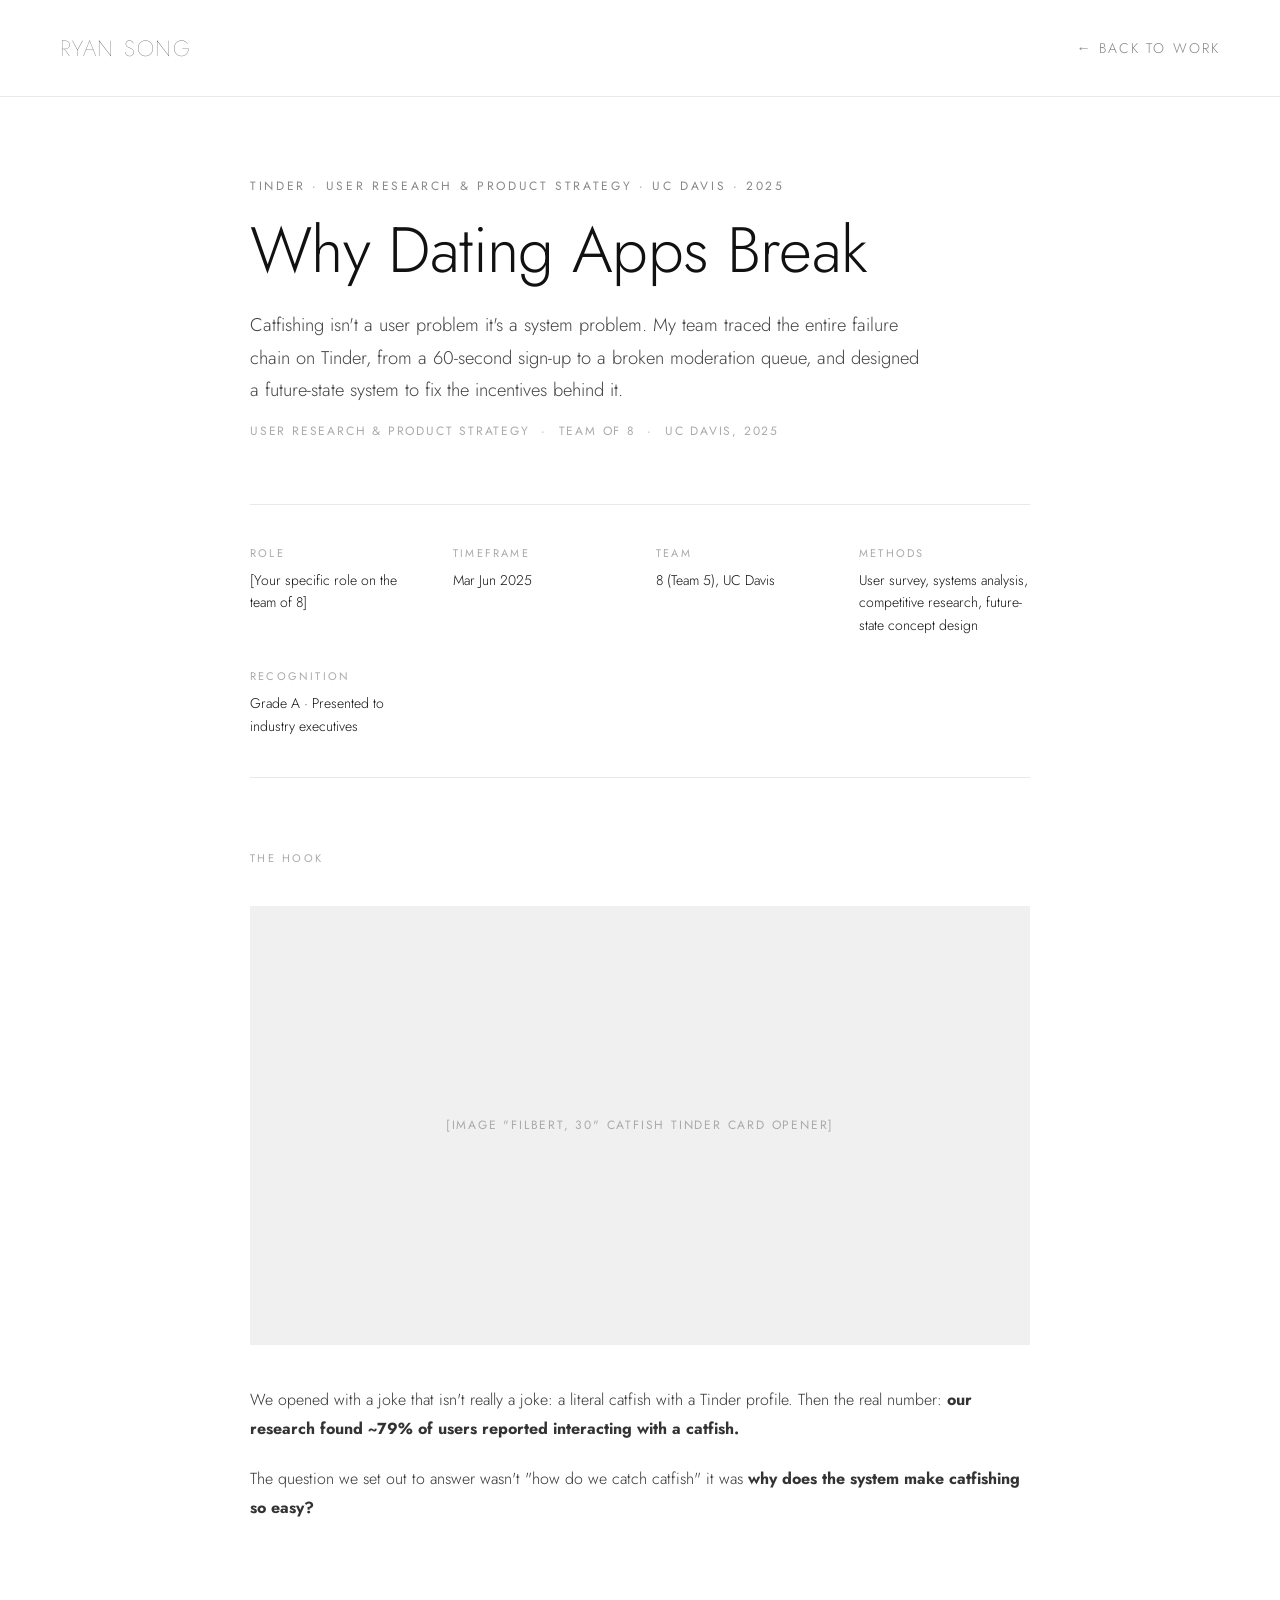
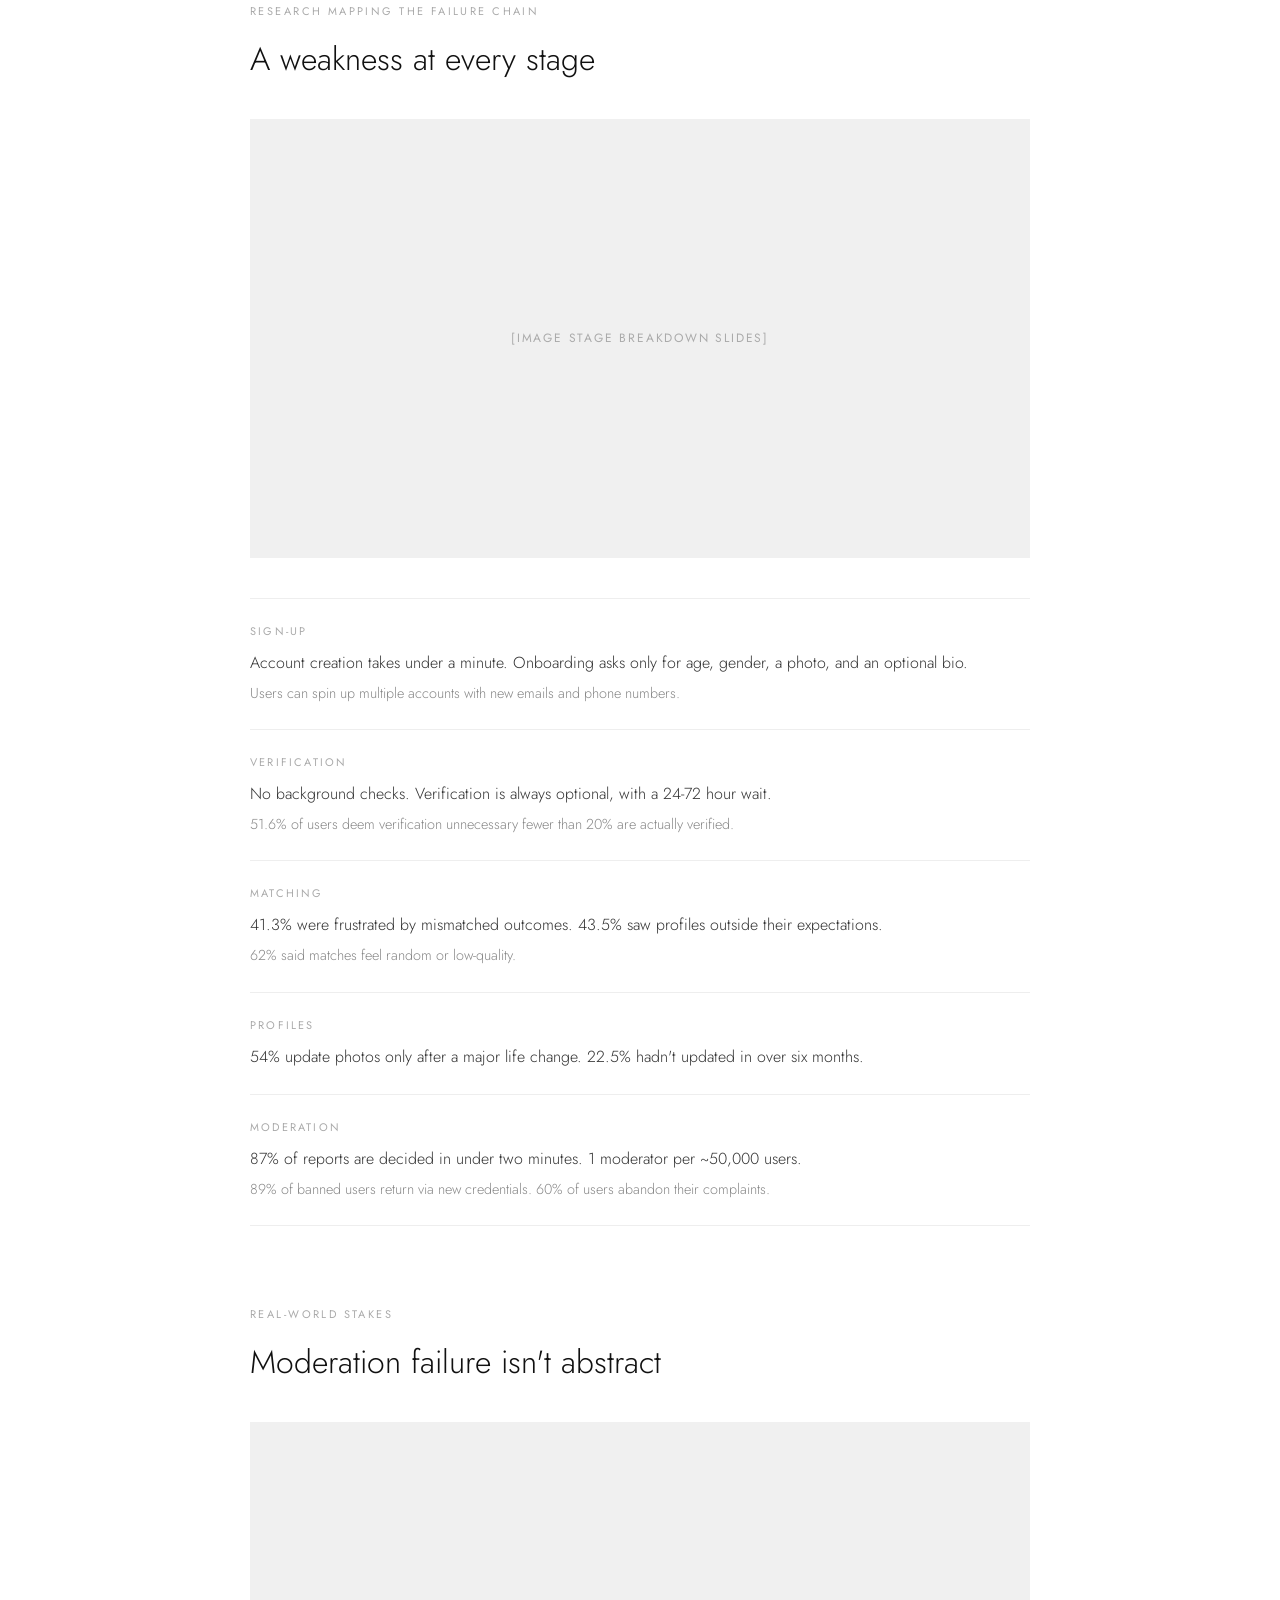
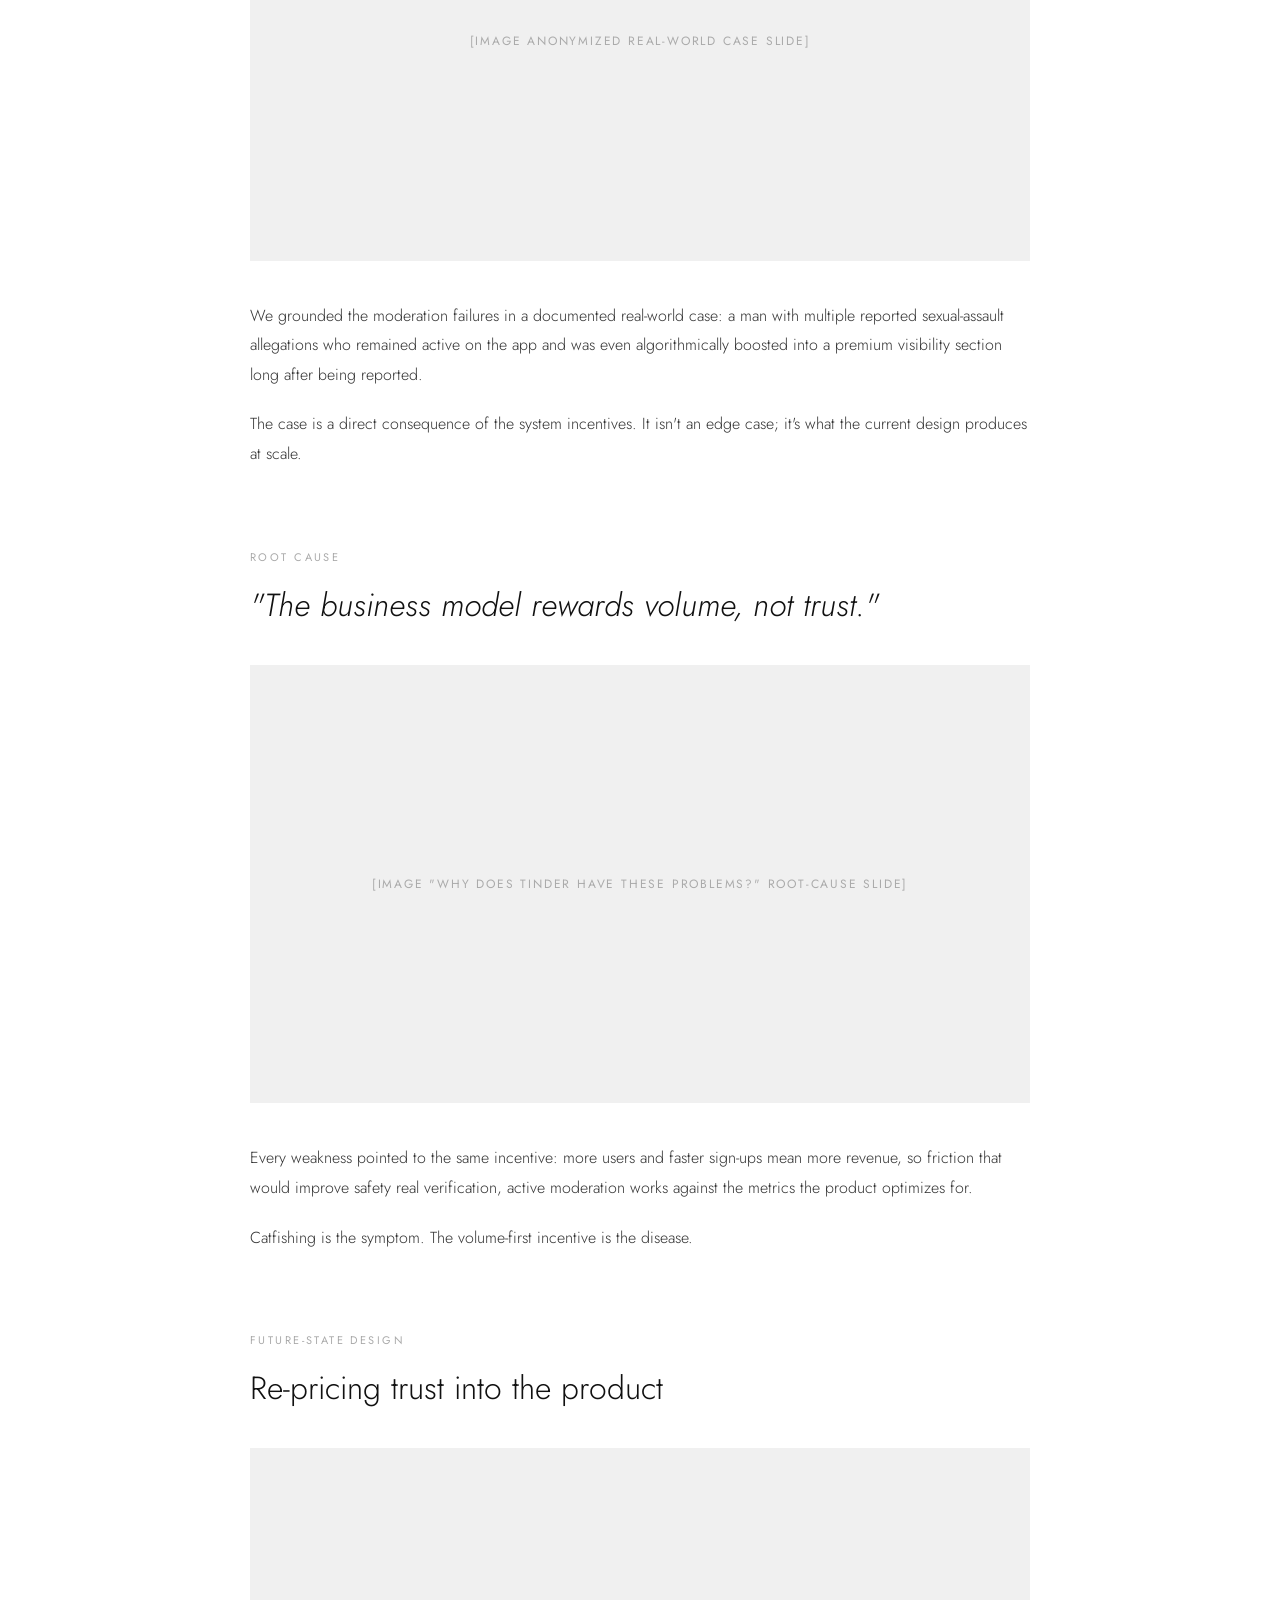
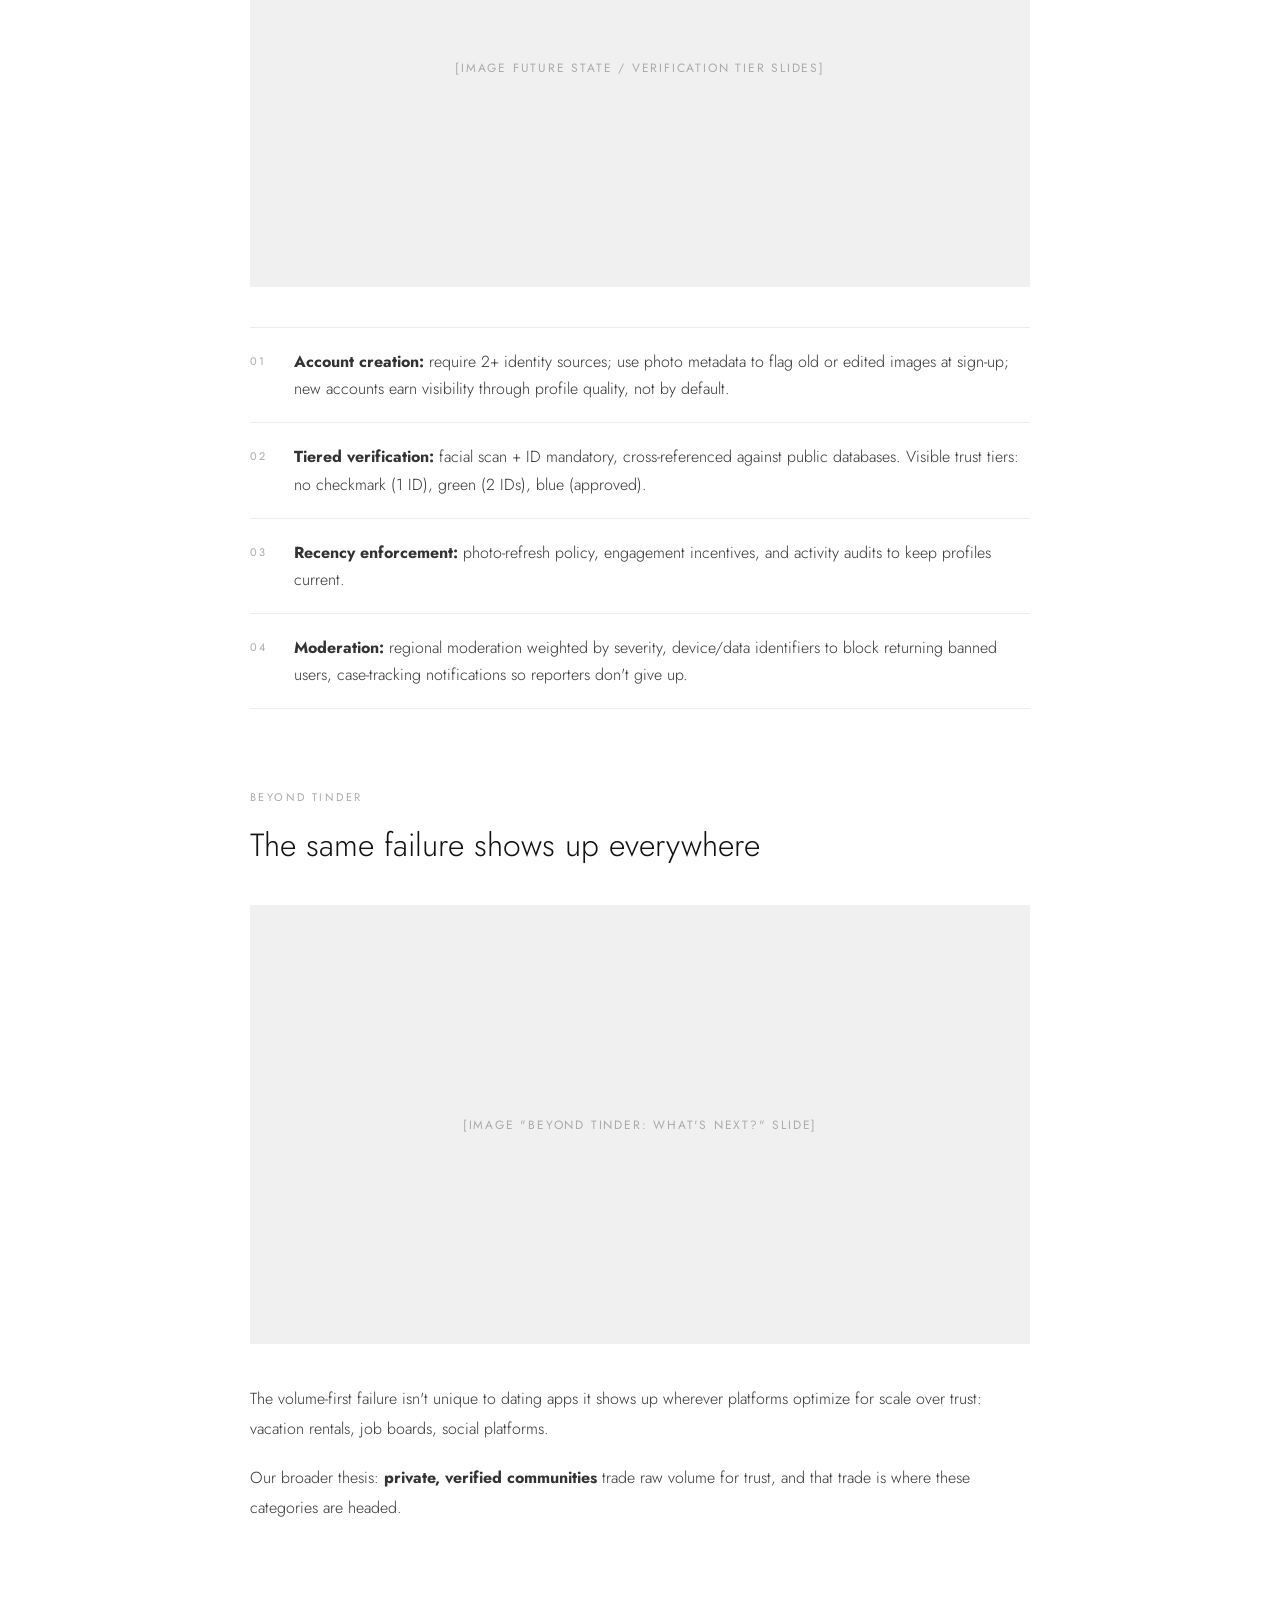
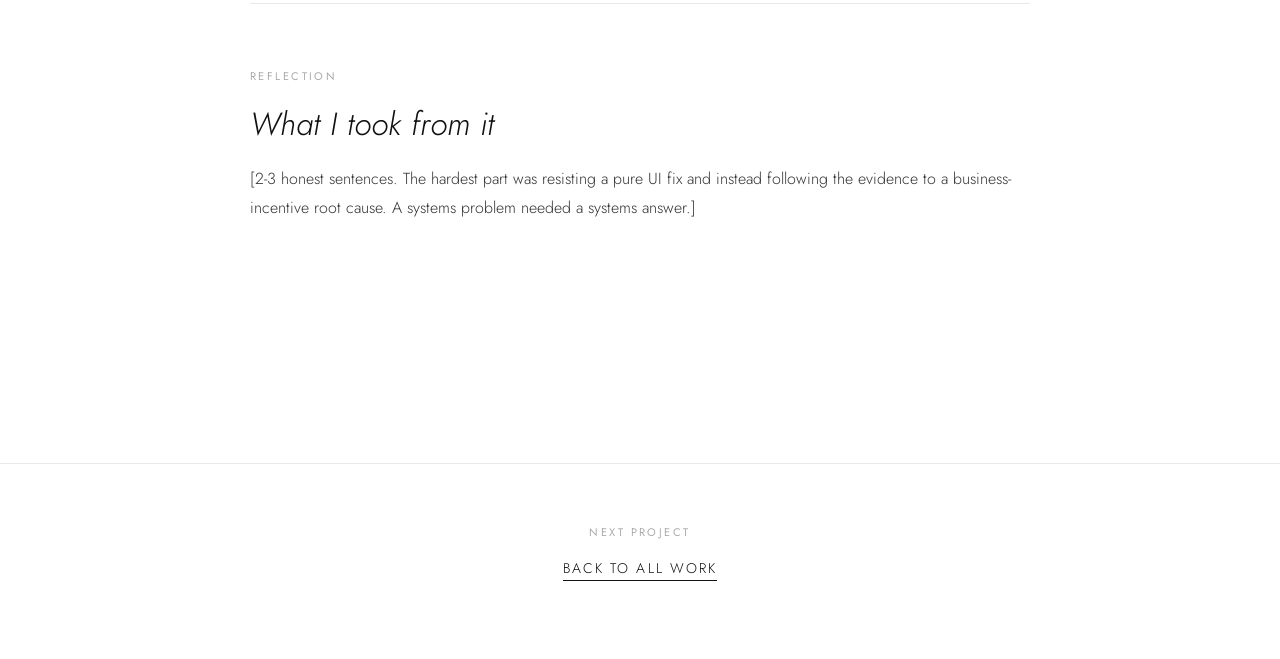
==== dating.html @ f026aa7f "Initial portfolio — Ryan Song Co-Authored-By: Claude Sonnet 4.6 <noreply@anthropic.com>" ====
<!DOCTYPE html>
<html lang="en">
<head>
<meta charset="UTF-8">
<meta name="viewport" content="width=device-width, initial-scale=1.0">
<title>Why Dating Apps Break Ryan Song</title>
<link rel="icon" href="assets/2021-favicon.png">
<link rel="preconnect" href="https://fonts.googleapis.com">
<link rel="stylesheet" href="https://fonts.googleapis.com/css2?family=Jost:wght@100;300;400;500;700&display=swap">
<style>
*, *::before, *::after { box-sizing: border-box; margin: 0; padding: 0; }

body {
  font-family: 'Jost', sans-serif;
  background: #fff;
  color: #111;
  font-weight: 300;
}

.cs-nav {
  display: flex;
  align-items: center;
  justify-content: space-between;
  padding: 32px 60px;
  border-bottom: 1px solid #e8e8e8;
}
.cs-nav-name {
  font-weight: 100;
  font-size: 22px;
  letter-spacing: 0.08em;
  text-transform: uppercase;
  text-decoration: none;
  color: #111;
}
.cs-nav-back {
  font-size: 14px;
  font-weight: 300;
  letter-spacing: 0.15em;
  text-transform: uppercase;
  text-decoration: none;
  color: #888;
  transition: color 0.2s;
}
.cs-nav-back:hover { color: #111; }

.cs-wrap {
  max-width: 860px;
  margin: 0 auto;
  padding: 80px 40px 160px;
}

.cs-eyebrow {
  font-size: 12px;
  font-weight: 400;
  letter-spacing: 0.22em;
  text-transform: uppercase;
  color: #888;
  margin-bottom: 20px;
}
.cs-title {
  font-size: clamp(2.4rem, 6vw, 4rem);
  font-weight: 300;
  line-height: 1.1;
  letter-spacing: -0.01em;
  margin-bottom: 24px;
}
.cs-subtitle {
  font-size: 1.15rem;
  font-weight: 300;
  line-height: 1.75;
  color: #444;
  max-width: 680px;
  margin-bottom: 16px;
}
.cs-meta-line {
  font-size: 12px;
  font-weight: 400;
  letter-spacing: 0.15em;
  text-transform: uppercase;
  color: #aaa;
  margin-bottom: 64px;
}

.cs-img {
  width: 100%;
  background: #f0f0f0;
  display: flex;
  align-items: center;
  justify-content: center;
  font-size: 12px;
  font-weight: 400;
  letter-spacing: 0.15em;
  text-transform: uppercase;
  color: #aaa;
  margin: 40px 0;
}
.cs-img-tall  { aspect-ratio: 4/3; }
.cs-img-wide  { aspect-ratio: 16/9; }

.cs-rail {
  display: grid;
  grid-template-columns: repeat(auto-fit, minmax(160px, 1fr));
  gap: 32px;
  padding: 40px 0;
  border-top: 1px solid #e8e8e8;
  border-bottom: 1px solid #e8e8e8;
  margin-bottom: 72px;
}
.cs-rail-label {
  font-size: 11px;
  font-weight: 400;
  letter-spacing: 0.2em;
  text-transform: uppercase;
  color: #aaa;
  margin-bottom: 8px;
}
.cs-rail-value {
  font-size: 14px;
  font-weight: 300;
  line-height: 1.6;
  color: #111;
}

.cs-section { margin-bottom: 80px; }
.cs-section-label {
  font-size: 11px;
  font-weight: 400;
  letter-spacing: 0.22em;
  text-transform: uppercase;
  color: #aaa;
  margin-bottom: 20px;
}
.cs-h2 {
  font-size: clamp(1.4rem, 3vw, 2rem);
  font-weight: 300;
  line-height: 1.25;
  margin-bottom: 20px;
}
.cs-h2-italic {
  font-style: italic;
  font-size: clamp(1.4rem, 3vw, 2rem);
  font-weight: 300;
  line-height: 1.25;
  margin-bottom: 20px;
}
.cs-p {
  font-size: 1rem;
  font-weight: 300;
  line-height: 1.85;
  color: #333;
  margin-bottom: 20px;
}
.cs-p:last-child { margin-bottom: 0; }

.cs-quote {
  border-left: 2px solid #111;
  padding: 4px 0 4px 24px;
  margin: 28px 0;
}
.cs-quote p {
  font-size: 1rem;
  font-weight: 300;
  font-style: italic;
  line-height: 1.7;
  color: #555;
  margin-bottom: 8px;
}
.cs-quote p:last-child { margin-bottom: 0; }

/* Stat grid */
.cs-stat-grid {
  display: grid;
  grid-template-columns: repeat(auto-fit, minmax(180px, 1fr));
  gap: 32px;
  margin: 32px 0;
}
.cs-stat {
  padding: 24px;
  border: 1px solid #e8e8e8;
}
.cs-stat-num {
  font-size: 2.2rem;
  font-weight: 100;
  line-height: 1;
  margin-bottom: 8px;
}
.cs-stat-label {
  font-size: 12px;
  font-weight: 300;
  line-height: 1.5;
  color: #666;
}

/* Stage breakdown */
.cs-stages { margin: 32px 0; }
.cs-stage {
  padding: 24px 0;
  border-bottom: 1px solid #eee;
}
.cs-stage:first-child { border-top: 1px solid #eee; }
.cs-stage-name {
  font-size: 11px;
  font-weight: 400;
  letter-spacing: 0.2em;
  text-transform: uppercase;
  color: #aaa;
  margin-bottom: 10px;
}
.cs-stage-finding {
  font-size: 1rem;
  font-weight: 300;
  line-height: 1.7;
  color: #333;
}
.cs-stage-stat {
  font-size: 0.9rem;
  font-weight: 300;
  color: #888;
  margin-top: 6px;
  line-height: 1.6;
}

/* Recommendation list */
.cs-recs { list-style: none; margin: 24px 0; }
.cs-recs li {
  display: flex;
  gap: 20px;
  padding: 20px 0;
  border-bottom: 1px solid #eee;
  font-size: 1rem;
  font-weight: 300;
  line-height: 1.7;
  color: #333;
}
.cs-recs li:first-child { border-top: 1px solid #eee; }
.cs-rec-num {
  font-size: 11px;
  font-weight: 400;
  letter-spacing: 0.15em;
  color: #aaa;
  padding-top: 4px;
  flex-shrink: 0;
  width: 24px;
}

.cs-divider { border: none; border-top: 1px solid #e8e8e8; margin: 64px 0; }

.cs-footer {
  text-align: center;
  padding: 60px 0 80px;
  border-top: 1px solid #e8e8e8;
}
.cs-footer-label {
  font-size: 11px;
  font-weight: 400;
  letter-spacing: 0.22em;
  text-transform: uppercase;
  color: #aaa;
  margin-bottom: 16px;
}
.cs-footer a {
  font-size: 14px;
  font-weight: 300;
  letter-spacing: 0.15em;
  text-transform: uppercase;
  color: #111;
  text-decoration: none;
  border-bottom: 1px solid #111;
  padding-bottom: 2px;
  transition: opacity 0.2s;
}
.cs-footer a:hover { opacity: 0.5; }
</style>
</head>
<body>

<nav class="cs-nav">
  <a href="index.html" class="cs-nav-name">Ryan Song</a>
  <a href="index.html" class="cs-nav-back">&#8592; Back to work</a>
</nav>

<main class="cs-wrap">

  <!-- Hero -->
  <p class="cs-eyebrow">Tinder &middot; User Research &amp; Product Strategy &middot; UC Davis &middot; 2025</p>
  <h1 class="cs-title">Why Dating Apps Break</h1>
  <p class="cs-subtitle">Catfishing isn't a user problem it's a system problem. My team traced the entire failure chain on Tinder, from a 60-second sign-up to a broken moderation queue, and designed a future-state system to fix the incentives behind it.</p>
  <p class="cs-meta-line">User Research &amp; Product Strategy &nbsp;&middot;&nbsp; Team of 8 &nbsp;&middot;&nbsp; UC Davis, 2025</p>

  <!-- Meta rail -->
  <div class="cs-rail">
    <div class="cs-rail-item">
      <p class="cs-rail-label">Role</p>
      <p class="cs-rail-value">[Your specific role on the team of 8]</p>
    </div>
    <div class="cs-rail-item">
      <p class="cs-rail-label">Timeframe</p>
      <p class="cs-rail-value">Mar Jun 2025</p>
    </div>
    <div class="cs-rail-item">
      <p class="cs-rail-label">Team</p>
      <p class="cs-rail-value">8 (Team 5), UC Davis</p>
    </div>
    <div class="cs-rail-item">
      <p class="cs-rail-label">Methods</p>
      <p class="cs-rail-value">User survey, systems analysis, competitive research, future-state concept design</p>
    </div>
    <div class="cs-rail-item">
      <p class="cs-rail-label">Recognition</p>
      <p class="cs-rail-value">Grade A &middot; Presented to industry executives</p>
    </div>
  </div>

  <!-- Hook -->
  <div class="cs-section">
    <p class="cs-section-label">The Hook</p>
    <div class="cs-img cs-img-wide">[IMAGE "Filbert, 30" catfish Tinder card opener]</div>
    <p class="cs-p">We opened with a joke that isn't really a joke: a literal catfish with a Tinder profile. Then the real number: <strong>our research found ~79% of users reported interacting with a catfish.</strong></p>
    <p class="cs-p">The question we set out to answer wasn't "how do we catch catfish" it was <strong>why does the system make catfishing so easy?</strong></p>
  </div>

  <!-- Research -->
  <div class="cs-section">
    <p class="cs-section-label">Research Mapping the Failure Chain</p>
    <h2 class="cs-h2">A weakness at every stage</h2>
    <div class="cs-img cs-img-wide">[IMAGE Stage breakdown slides]</div>

    <div class="cs-stages">
      <div class="cs-stage">
        <p class="cs-stage-name">Sign-Up</p>
        <p class="cs-stage-finding">Account creation takes under a minute. Onboarding asks only for age, gender, a photo, and an optional bio.</p>
        <p class="cs-stage-stat">Users can spin up multiple accounts with new emails and phone numbers.</p>
      </div>
      <div class="cs-stage">
        <p class="cs-stage-name">Verification</p>
        <p class="cs-stage-finding">No background checks. Verification is always optional, with a 24-72 hour wait.</p>
        <p class="cs-stage-stat">51.6% of users deem verification unnecessary fewer than 20% are actually verified.</p>
      </div>
      <div class="cs-stage">
        <p class="cs-stage-name">Matching</p>
        <p class="cs-stage-finding">41.3% were frustrated by mismatched outcomes. 43.5% saw profiles outside their expectations.</p>
        <p class="cs-stage-stat">62% said matches feel random or low-quality.</p>
      </div>
      <div class="cs-stage">
        <p class="cs-stage-name">Profiles</p>
        <p class="cs-stage-finding">54% update photos only after a major life change. 22.5% hadn't updated in over six months.</p>
      </div>
      <div class="cs-stage">
        <p class="cs-stage-name">Moderation</p>
        <p class="cs-stage-finding">87% of reports are decided in under two minutes. 1 moderator per ~50,000 users.</p>
        <p class="cs-stage-stat">89% of banned users return via new credentials. 60% of users abandon their complaints.</p>
      </div>
    </div>
  </div>

  <!-- Real-world stakes -->
  <div class="cs-section">
    <p class="cs-section-label">Real-World Stakes</p>
    <h2 class="cs-h2">Moderation failure isn't abstract</h2>
    <div class="cs-img cs-img-wide">[IMAGE Anonymized real-world case slide]</div>
    <p class="cs-p">We grounded the moderation failures in a documented real-world case: a man with multiple reported sexual-assault allegations who remained active on the app and was even algorithmically boosted into a premium visibility section long after being reported.</p>
    <p class="cs-p">The case is a direct consequence of the system incentives. It isn't an edge case; it's what the current design produces at scale.</p>
  </div>

  <!-- Root cause -->
  <div class="cs-section">
    <p class="cs-section-label">Root Cause</p>
    <h2 class="cs-h2-italic">"The business model rewards volume, not trust."</h2>
    <div class="cs-img cs-img-wide">[IMAGE "Why does Tinder have these problems?" root-cause slide]</div>
    <p class="cs-p">Every weakness pointed to the same incentive: more users and faster sign-ups mean more revenue, so friction that would improve safety real verification, active moderation works against the metrics the product optimizes for.</p>
    <p class="cs-p">Catfishing is the symptom. The volume-first incentive is the disease.</p>
  </div>

  <!-- Future-state -->
  <div class="cs-section">
    <p class="cs-section-label">Future-State Design</p>
    <h2 class="cs-h2">Re-pricing trust into the product</h2>
    <div class="cs-img cs-img-wide">[IMAGE Future State / verification tier slides]</div>
    <ul class="cs-recs">
      <li>
        <span class="cs-rec-num">01</span>
        <span><strong>Account creation:</strong> require 2+ identity sources; use photo metadata to flag old or edited images at sign-up; new accounts earn visibility through profile quality, not by default.</span>
      </li>
      <li>
        <span class="cs-rec-num">02</span>
        <span><strong>Tiered verification:</strong> facial scan + ID mandatory, cross-referenced against public databases. Visible trust tiers: no checkmark (1 ID), green (2 IDs), blue (approved).</span>
      </li>
      <li>
        <span class="cs-rec-num">03</span>
        <span><strong>Recency enforcement:</strong> photo-refresh policy, engagement incentives, and activity audits to keep profiles current.</span>
      </li>
      <li>
        <span class="cs-rec-num">04</span>
        <span><strong>Moderation:</strong> regional moderation weighted by severity, device/data identifiers to block returning banned users, case-tracking notifications so reporters don't give up.</span>
      </li>
    </ul>
  </div>

  <!-- Beyond Tinder -->
  <div class="cs-section">
    <p class="cs-section-label">Beyond Tinder</p>
    <h2 class="cs-h2">The same failure shows up everywhere</h2>
    <div class="cs-img cs-img-wide">[IMAGE "Beyond Tinder: What's Next?" slide]</div>
    <p class="cs-p">The volume-first failure isn't unique to dating apps it shows up wherever platforms optimize for scale over trust: vacation rentals, job boards, social platforms.</p>
    <p class="cs-p">Our broader thesis: <strong>private, verified communities</strong> trade raw volume for trust, and that trade is where these categories are headed.</p>
  </div>

  <hr class="cs-divider">

  <!-- Reflection -->
  <div class="cs-section">
    <p class="cs-section-label">Reflection</p>
    <h2 class="cs-h2-italic">What I took from it</h2>
    <p class="cs-p">[2-3 honest sentences. The hardest part was resisting a pure UI fix and instead following the evidence to a business-incentive root cause. A systems problem needed a systems answer.]</p>
  </div>

</main>

<footer class="cs-footer">
  <p class="cs-footer-label">Next project</p>
  <a href="index.html">Back to all work</a>
</footer>

</body>
</html>
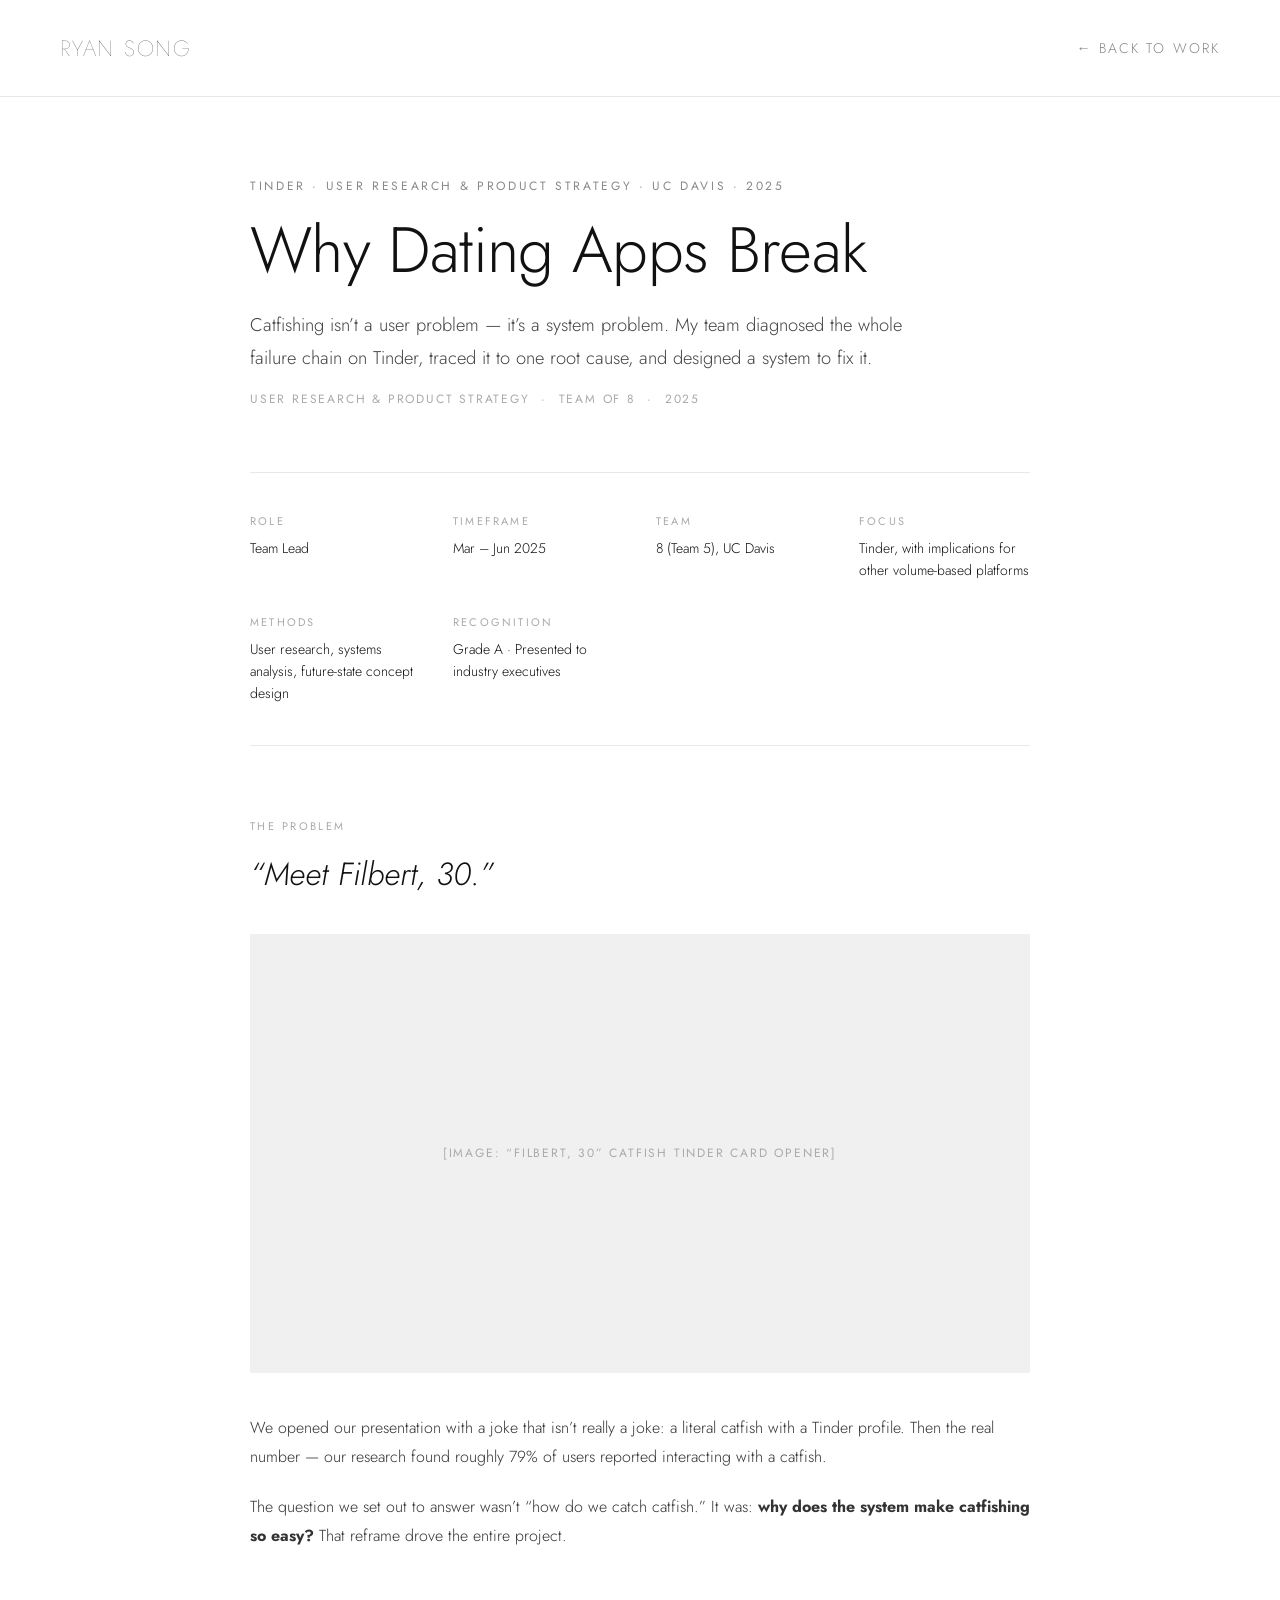
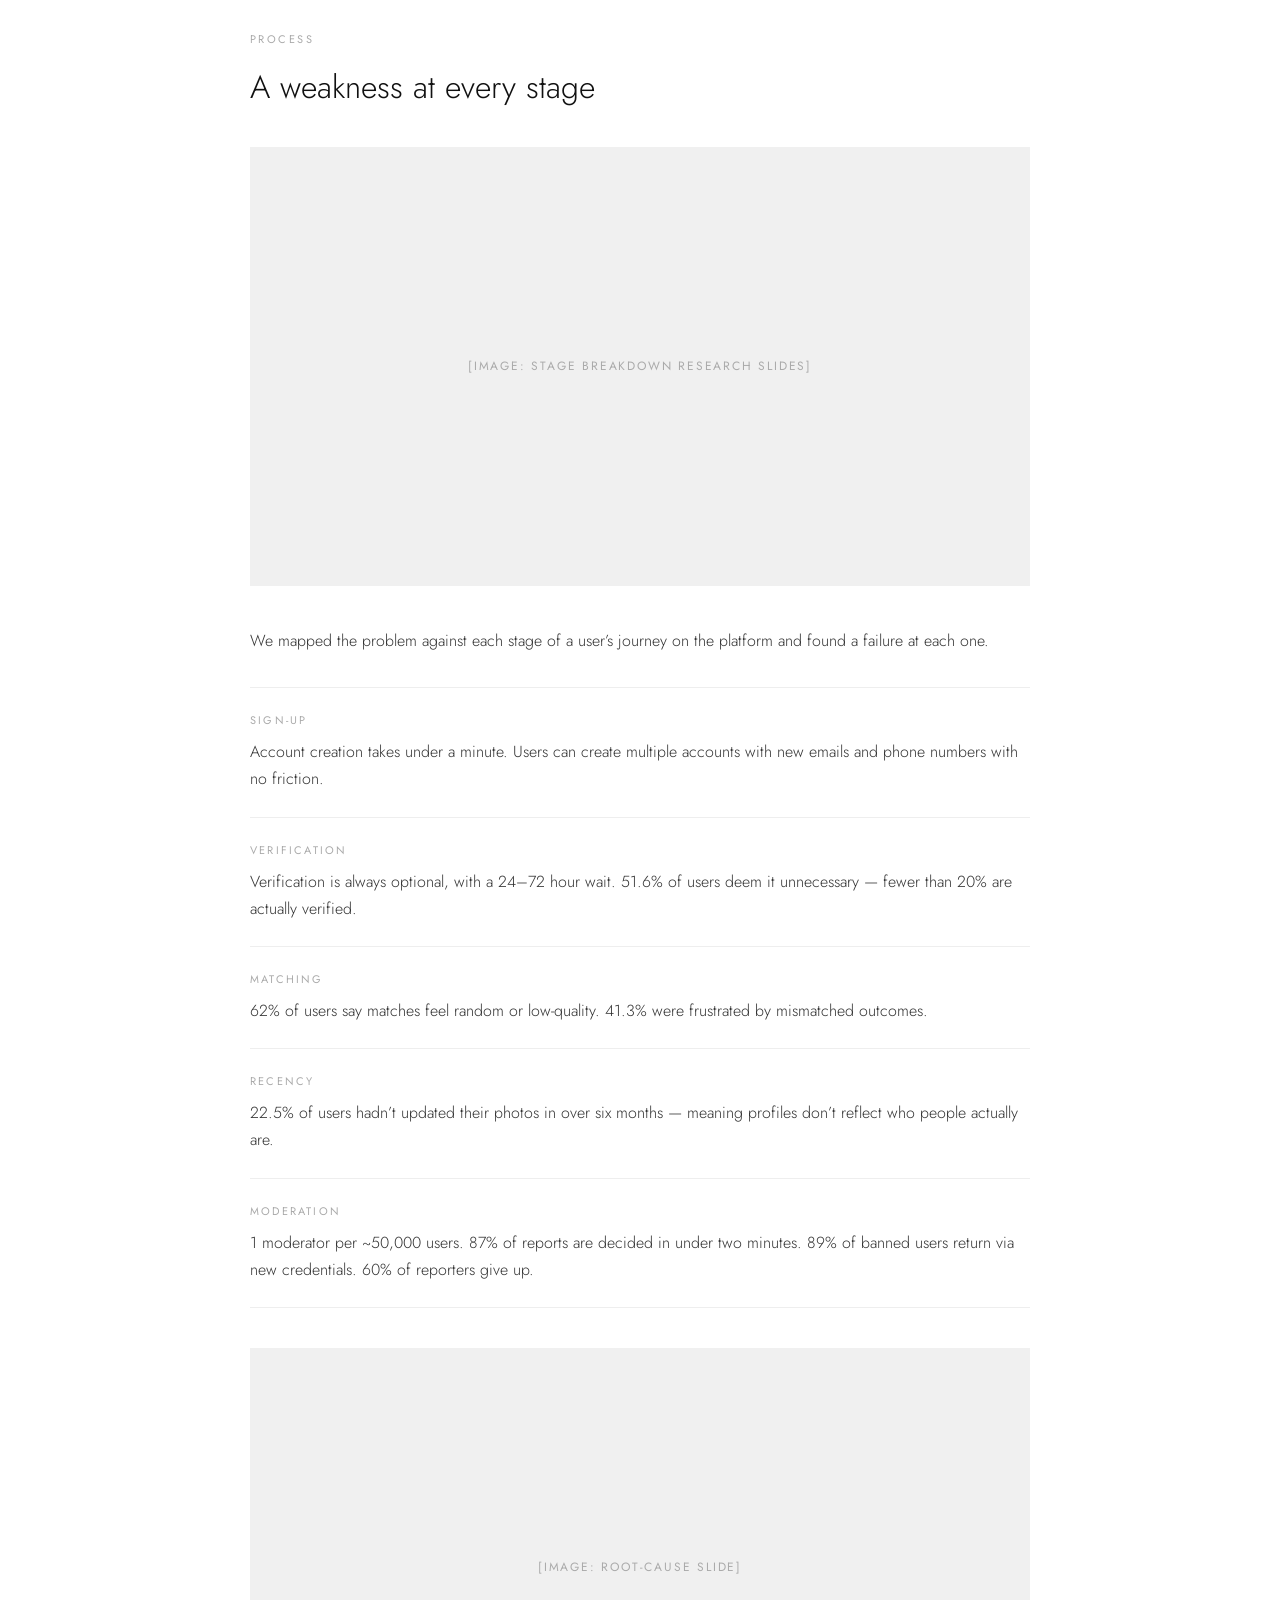
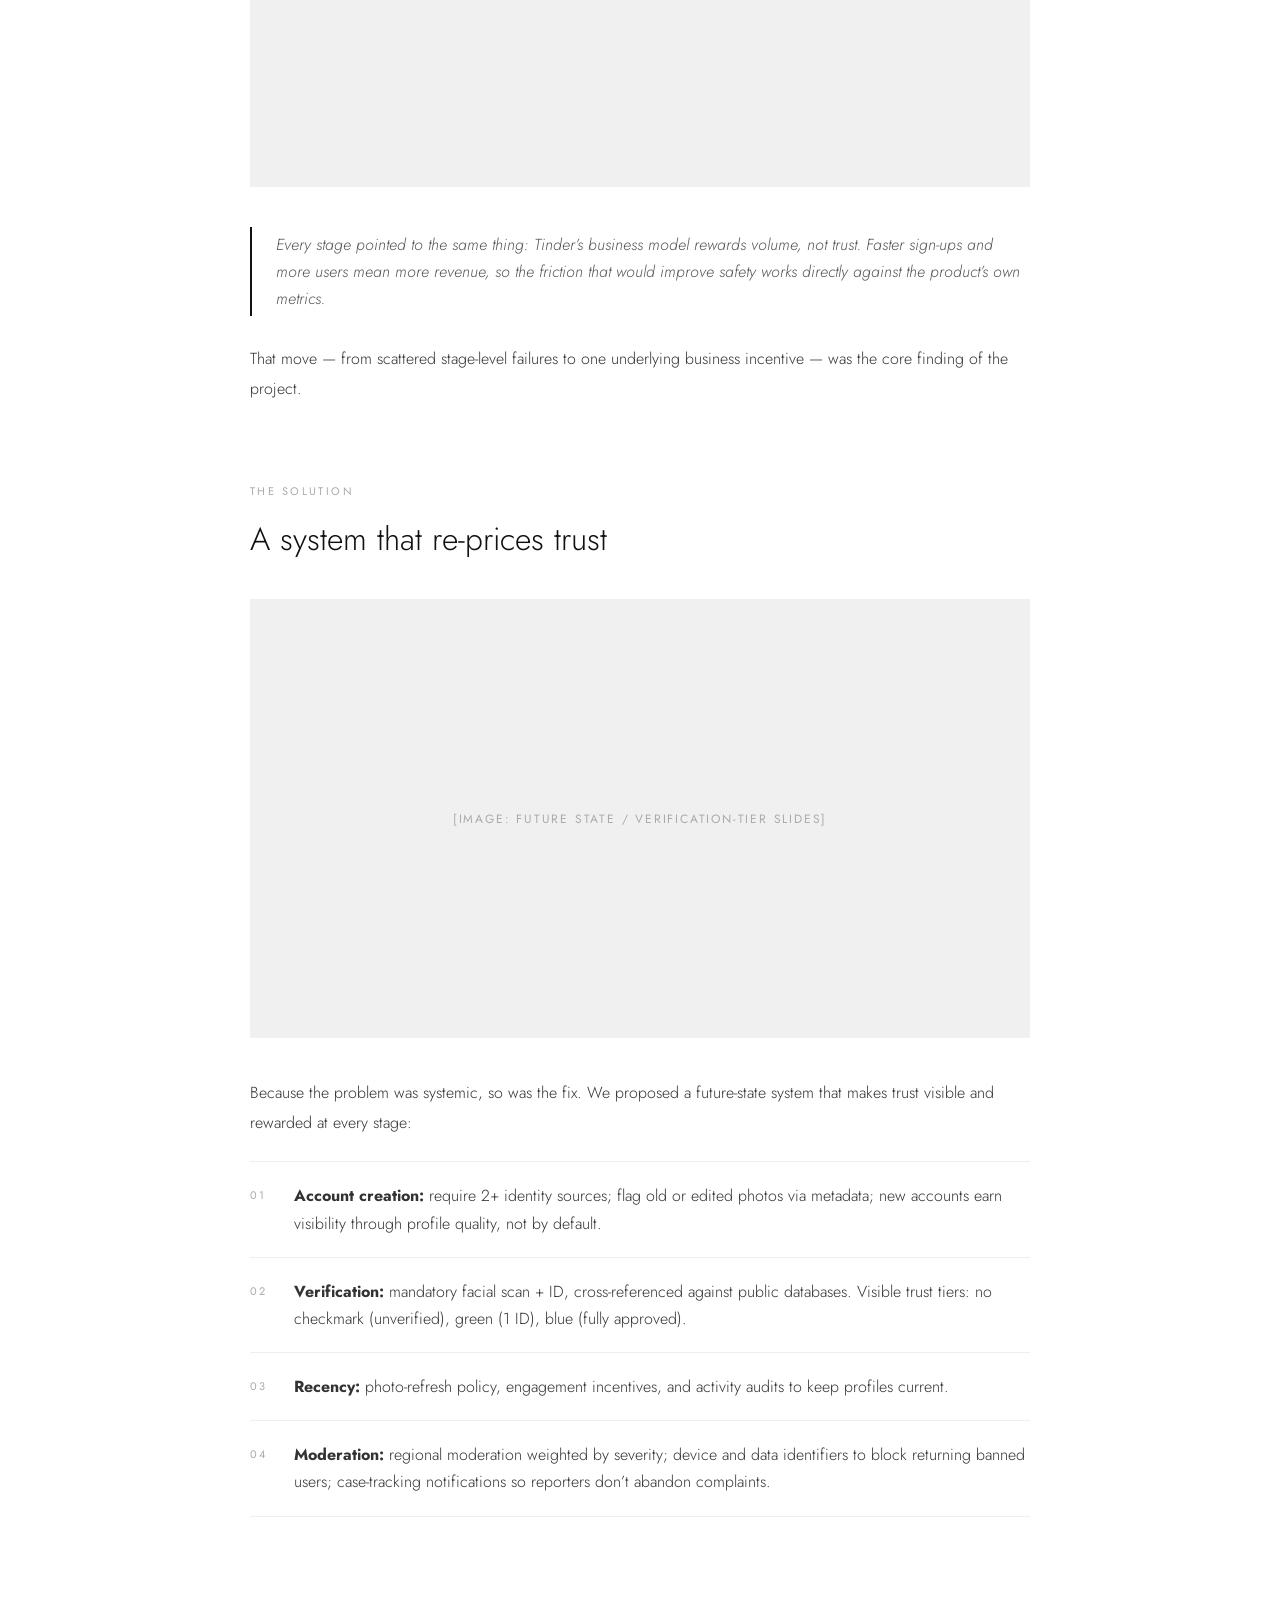
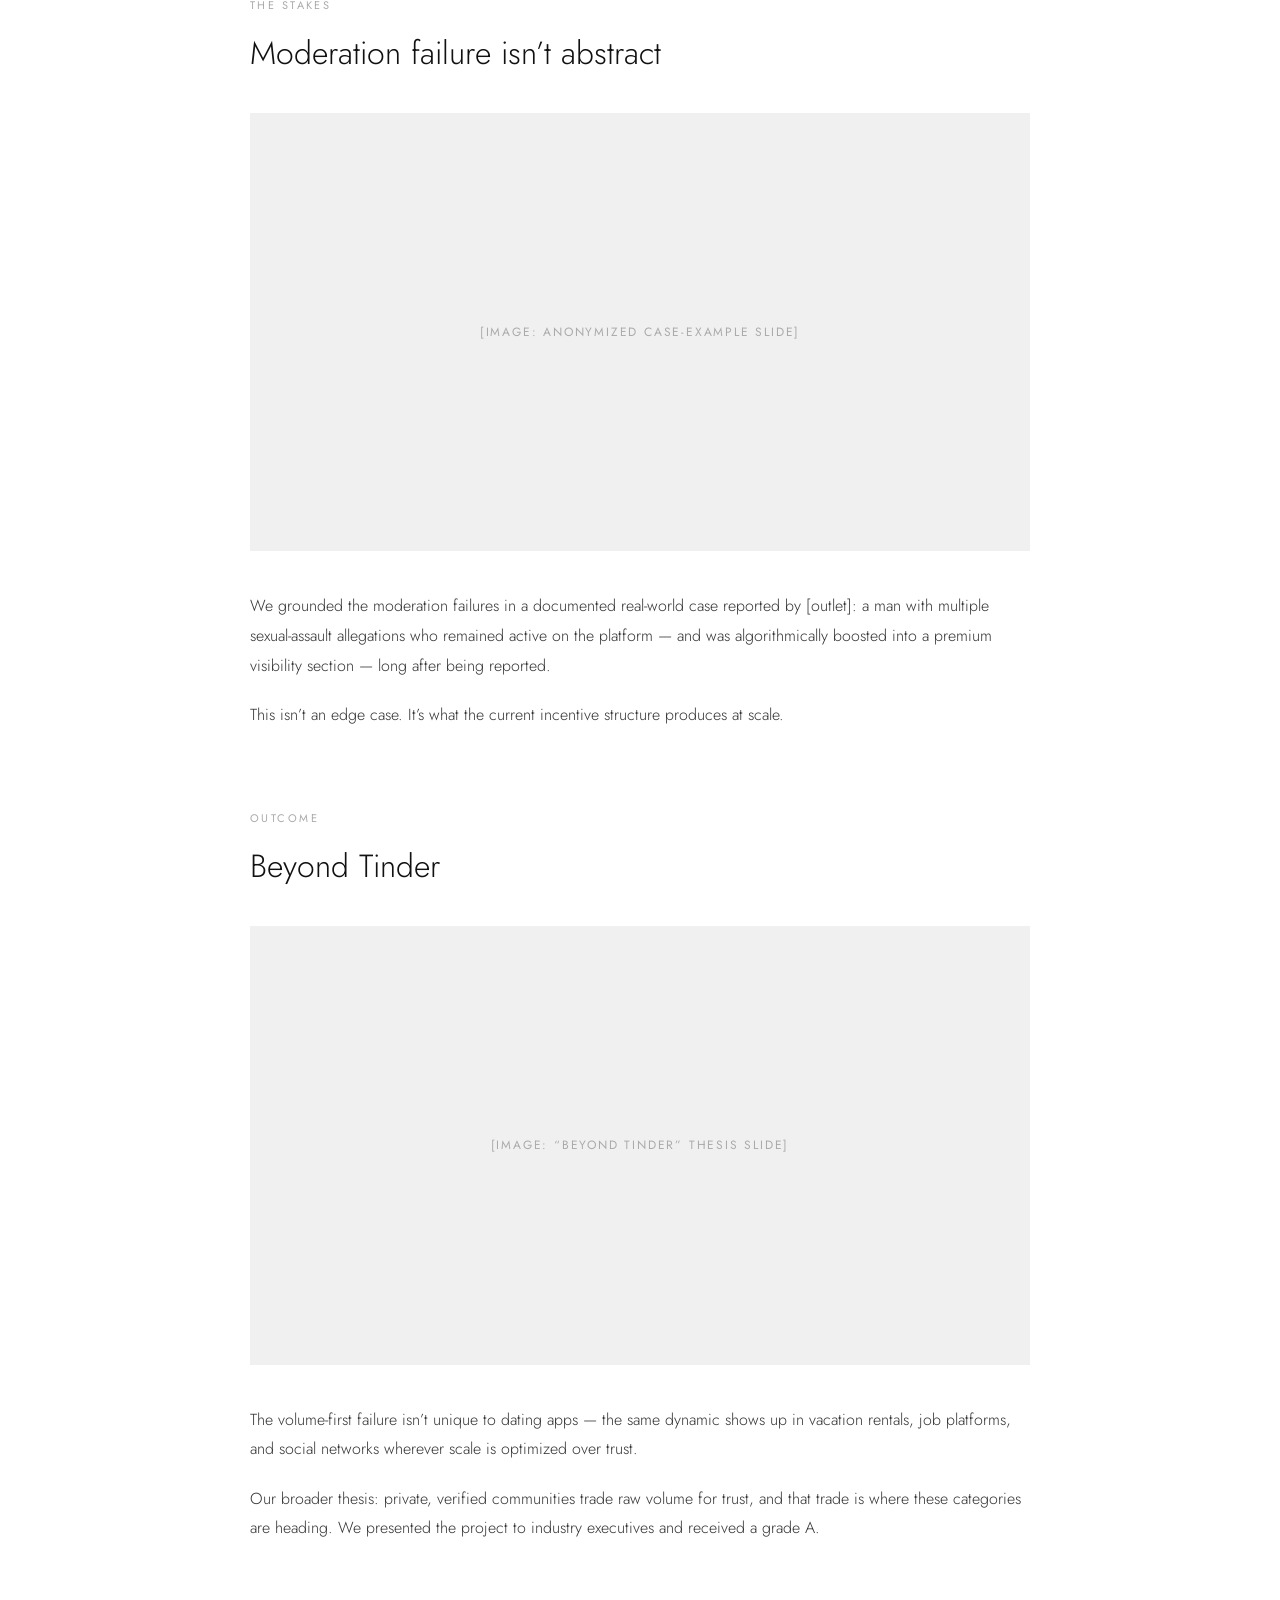
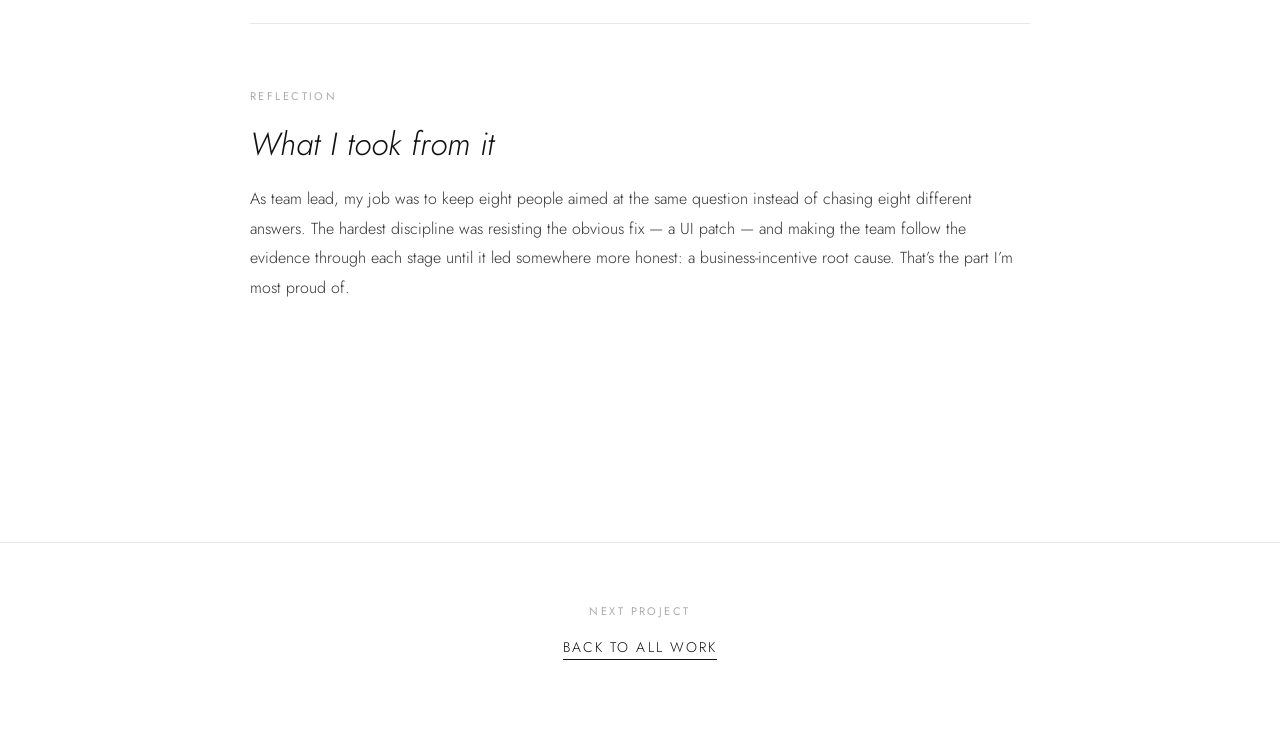
==== commit c04d4755: "Rewrite dating.html with full Break case study content Co-Authored-By: Claude Sonnet 4.6 <noreply@an" ====
--- a/dating.html
+++ b/dating.html
@@ -94,8 +94,8 @@
   color: #aaa;
   margin: 40px 0;
 }
+.cs-img-wide  { aspect-ratio: 16/9; }
 .cs-img-tall  { aspect-ratio: 4/3; }
-.cs-img-wide  { aspect-ratio: 16/9; }
 
 .cs-rail {
   display: grid;
@@ -167,31 +167,6 @@
 }
 .cs-quote p:last-child { margin-bottom: 0; }
 
-/* Stat grid */
-.cs-stat-grid {
-  display: grid;
-  grid-template-columns: repeat(auto-fit, minmax(180px, 1fr));
-  gap: 32px;
-  margin: 32px 0;
-}
-.cs-stat {
-  padding: 24px;
-  border: 1px solid #e8e8e8;
-}
-.cs-stat-num {
-  font-size: 2.2rem;
-  font-weight: 100;
-  line-height: 1;
-  margin-bottom: 8px;
-}
-.cs-stat-label {
-  font-size: 12px;
-  font-weight: 300;
-  line-height: 1.5;
-  color: #666;
-}
-
-/* Stage breakdown */
 .cs-stages { margin: 32px 0; }
 .cs-stage {
   padding: 24px 0;
@@ -220,7 +195,6 @@
   line-height: 1.6;
 }
 
-/* Recommendation list */
 .cs-recs { list-style: none; margin: 24px 0; }
 .cs-recs li {
   display: flex;
@@ -284,134 +258,134 @@
   <!-- Hero -->
   <p class="cs-eyebrow">Tinder &middot; User Research &amp; Product Strategy &middot; UC Davis &middot; 2025</p>
   <h1 class="cs-title">Why Dating Apps Break</h1>
-  <p class="cs-subtitle">Catfishing isn't a user problem it's a system problem. My team traced the entire failure chain on Tinder, from a 60-second sign-up to a broken moderation queue, and designed a future-state system to fix the incentives behind it.</p>
-  <p class="cs-meta-line">User Research &amp; Product Strategy &nbsp;&middot;&nbsp; Team of 8 &nbsp;&middot;&nbsp; UC Davis, 2025</p>
+  <p class="cs-subtitle">Catfishing isn&rsquo;t a user problem &mdash; it&rsquo;s a system problem. My team diagnosed the whole failure chain on Tinder, traced it to one root cause, and designed a system to fix it.</p>
+  <p class="cs-meta-line">User Research &amp; Product Strategy &nbsp;&middot;&nbsp; Team of 8 &nbsp;&middot;&nbsp; 2025</p>
 
   <!-- Meta rail -->
   <div class="cs-rail">
-    <div class="cs-rail-item">
+    <div>
       <p class="cs-rail-label">Role</p>
-      <p class="cs-rail-value">[Your specific role on the team of 8]</p>
-    </div>
-    <div class="cs-rail-item">
+      <p class="cs-rail-value">Team Lead</p>
+    </div>
+    <div>
       <p class="cs-rail-label">Timeframe</p>
-      <p class="cs-rail-value">Mar Jun 2025</p>
-    </div>
-    <div class="cs-rail-item">
+      <p class="cs-rail-value">Mar &ndash; Jun 2025</p>
+    </div>
+    <div>
       <p class="cs-rail-label">Team</p>
       <p class="cs-rail-value">8 (Team 5), UC Davis</p>
     </div>
-    <div class="cs-rail-item">
+    <div>
+      <p class="cs-rail-label">Focus</p>
+      <p class="cs-rail-value">Tinder, with implications for other volume-based platforms</p>
+    </div>
+    <div>
       <p class="cs-rail-label">Methods</p>
-      <p class="cs-rail-value">User survey, systems analysis, competitive research, future-state concept design</p>
-    </div>
-    <div class="cs-rail-item">
+      <p class="cs-rail-value">User research, systems analysis, future-state concept design</p>
+    </div>
+    <div>
       <p class="cs-rail-label">Recognition</p>
       <p class="cs-rail-value">Grade A &middot; Presented to industry executives</p>
     </div>
   </div>
 
-  <!-- Hook -->
-  <div class="cs-section">
-    <p class="cs-section-label">The Hook</p>
-    <div class="cs-img cs-img-wide">[IMAGE "Filbert, 30" catfish Tinder card opener]</div>
-    <p class="cs-p">We opened with a joke that isn't really a joke: a literal catfish with a Tinder profile. Then the real number: <strong>our research found ~79% of users reported interacting with a catfish.</strong></p>
-    <p class="cs-p">The question we set out to answer wasn't "how do we catch catfish" it was <strong>why does the system make catfishing so easy?</strong></p>
-  </div>
-
-  <!-- Research -->
-  <div class="cs-section">
-    <p class="cs-section-label">Research Mapping the Failure Chain</p>
+  <!-- 1. The Problem -->
+  <div class="cs-section">
+    <p class="cs-section-label">The Problem</p>
+    <h2 class="cs-h2-italic">&ldquo;Meet Filbert, 30.&rdquo;</h2>
+    <div class="cs-img cs-img-wide">[IMAGE: &ldquo;Filbert, 30&rdquo; catfish Tinder card opener]</div>
+    <p class="cs-p">We opened our presentation with a joke that isn&rsquo;t really a joke: a literal catfish with a Tinder profile. Then the real number &mdash; our research found roughly 79% of users reported interacting with a catfish.</p>
+    <p class="cs-p">The question we set out to answer wasn&rsquo;t &ldquo;how do we catch catfish.&rdquo; It was: <strong>why does the system make catfishing so easy?</strong> That reframe drove the entire project.</p>
+  </div>
+
+  <!-- 2. Process -->
+  <div class="cs-section">
+    <p class="cs-section-label">Process</p>
     <h2 class="cs-h2">A weakness at every stage</h2>
-    <div class="cs-img cs-img-wide">[IMAGE Stage breakdown slides]</div>
+    <div class="cs-img cs-img-wide">[IMAGE: Stage breakdown research slides]</div>
+    <p class="cs-p">We mapped the problem against each stage of a user&rsquo;s journey on the platform and found a failure at each one.</p>
 
     <div class="cs-stages">
       <div class="cs-stage">
         <p class="cs-stage-name">Sign-Up</p>
-        <p class="cs-stage-finding">Account creation takes under a minute. Onboarding asks only for age, gender, a photo, and an optional bio.</p>
-        <p class="cs-stage-stat">Users can spin up multiple accounts with new emails and phone numbers.</p>
+        <p class="cs-stage-finding">Account creation takes under a minute. Users can create multiple accounts with new emails and phone numbers with no friction.</p>
       </div>
       <div class="cs-stage">
         <p class="cs-stage-name">Verification</p>
-        <p class="cs-stage-finding">No background checks. Verification is always optional, with a 24-72 hour wait.</p>
-        <p class="cs-stage-stat">51.6% of users deem verification unnecessary fewer than 20% are actually verified.</p>
+        <p class="cs-stage-finding">Verification is always optional, with a 24&ndash;72 hour wait. 51.6% of users deem it unnecessary &mdash; fewer than 20% are actually verified.</p>
       </div>
       <div class="cs-stage">
         <p class="cs-stage-name">Matching</p>
-        <p class="cs-stage-finding">41.3% were frustrated by mismatched outcomes. 43.5% saw profiles outside their expectations.</p>
-        <p class="cs-stage-stat">62% said matches feel random or low-quality.</p>
-      </div>
-      <div class="cs-stage">
-        <p class="cs-stage-name">Profiles</p>
-        <p class="cs-stage-finding">54% update photos only after a major life change. 22.5% hadn't updated in over six months.</p>
+        <p class="cs-stage-finding">62% of users say matches feel random or low-quality. 41.3% were frustrated by mismatched outcomes.</p>
+      </div>
+      <div class="cs-stage">
+        <p class="cs-stage-name">Recency</p>
+        <p class="cs-stage-finding">22.5% of users hadn&rsquo;t updated their photos in over six months &mdash; meaning profiles don&rsquo;t reflect who people actually are.</p>
       </div>
       <div class="cs-stage">
         <p class="cs-stage-name">Moderation</p>
-        <p class="cs-stage-finding">87% of reports are decided in under two minutes. 1 moderator per ~50,000 users.</p>
-        <p class="cs-stage-stat">89% of banned users return via new credentials. 60% of users abandon their complaints.</p>
-      </div>
-    </div>
-  </div>
-
-  <!-- Real-world stakes -->
-  <div class="cs-section">
-    <p class="cs-section-label">Real-World Stakes</p>
-    <h2 class="cs-h2">Moderation failure isn't abstract</h2>
-    <div class="cs-img cs-img-wide">[IMAGE Anonymized real-world case slide]</div>
-    <p class="cs-p">We grounded the moderation failures in a documented real-world case: a man with multiple reported sexual-assault allegations who remained active on the app and was even algorithmically boosted into a premium visibility section long after being reported.</p>
-    <p class="cs-p">The case is a direct consequence of the system incentives. It isn't an edge case; it's what the current design produces at scale.</p>
-  </div>
-
-  <!-- Root cause -->
-  <div class="cs-section">
-    <p class="cs-section-label">Root Cause</p>
-    <h2 class="cs-h2-italic">"The business model rewards volume, not trust."</h2>
-    <div class="cs-img cs-img-wide">[IMAGE "Why does Tinder have these problems?" root-cause slide]</div>
-    <p class="cs-p">Every weakness pointed to the same incentive: more users and faster sign-ups mean more revenue, so friction that would improve safety real verification, active moderation works against the metrics the product optimizes for.</p>
-    <p class="cs-p">Catfishing is the symptom. The volume-first incentive is the disease.</p>
-  </div>
-
-  <!-- Future-state -->
-  <div class="cs-section">
-    <p class="cs-section-label">Future-State Design</p>
-    <h2 class="cs-h2">Re-pricing trust into the product</h2>
-    <div class="cs-img cs-img-wide">[IMAGE Future State / verification tier slides]</div>
+        <p class="cs-stage-finding">1 moderator per ~50,000 users. 87% of reports are decided in under two minutes. 89% of banned users return via new credentials. 60% of reporters give up.</p>
+      </div>
+    </div>
+
+    <div class="cs-img cs-img-wide">[IMAGE: Root-cause slide]</div>
+    <div class="cs-quote">
+      <p>Every stage pointed to the same thing: Tinder&rsquo;s business model rewards volume, not trust. Faster sign-ups and more users mean more revenue, so the friction that would improve safety works directly against the product&rsquo;s own metrics.</p>
+    </div>
+    <p class="cs-p">That move &mdash; from scattered stage-level failures to one underlying business incentive &mdash; was the core finding of the project.</p>
+  </div>
+
+  <!-- 3. Solution -->
+  <div class="cs-section">
+    <p class="cs-section-label">The Solution</p>
+    <h2 class="cs-h2">A system that re-prices trust</h2>
+    <div class="cs-img cs-img-wide">[IMAGE: Future State / verification-tier slides]</div>
+    <p class="cs-p">Because the problem was systemic, so was the fix. We proposed a future-state system that makes trust visible and rewarded at every stage:</p>
     <ul class="cs-recs">
       <li>
         <span class="cs-rec-num">01</span>
-        <span><strong>Account creation:</strong> require 2+ identity sources; use photo metadata to flag old or edited images at sign-up; new accounts earn visibility through profile quality, not by default.</span>
+        <span><strong>Account creation:</strong> require 2+ identity sources; flag old or edited photos via metadata; new accounts earn visibility through profile quality, not by default.</span>
       </li>
       <li>
         <span class="cs-rec-num">02</span>
-        <span><strong>Tiered verification:</strong> facial scan + ID mandatory, cross-referenced against public databases. Visible trust tiers: no checkmark (1 ID), green (2 IDs), blue (approved).</span>
+        <span><strong>Verification:</strong> mandatory facial scan + ID, cross-referenced against public databases. Visible trust tiers: no checkmark (unverified), green (1 ID), blue (fully approved).</span>
       </li>
       <li>
         <span class="cs-rec-num">03</span>
-        <span><strong>Recency enforcement:</strong> photo-refresh policy, engagement incentives, and activity audits to keep profiles current.</span>
+        <span><strong>Recency:</strong> photo-refresh policy, engagement incentives, and activity audits to keep profiles current.</span>
       </li>
       <li>
         <span class="cs-rec-num">04</span>
-        <span><strong>Moderation:</strong> regional moderation weighted by severity, device/data identifiers to block returning banned users, case-tracking notifications so reporters don't give up.</span>
+        <span><strong>Moderation:</strong> regional moderation weighted by severity; device and data identifiers to block returning banned users; case-tracking notifications so reporters don&rsquo;t abandon complaints.</span>
       </li>
     </ul>
   </div>
 
-  <!-- Beyond Tinder -->
-  <div class="cs-section">
-    <p class="cs-section-label">Beyond Tinder</p>
-    <h2 class="cs-h2">The same failure shows up everywhere</h2>
-    <div class="cs-img cs-img-wide">[IMAGE "Beyond Tinder: What's Next?" slide]</div>
-    <p class="cs-p">The volume-first failure isn't unique to dating apps it shows up wherever platforms optimize for scale over trust: vacation rentals, job boards, social platforms.</p>
-    <p class="cs-p">Our broader thesis: <strong>private, verified communities</strong> trade raw volume for trust, and that trade is where these categories are headed.</p>
+  <!-- 4. Stakes -->
+  <div class="cs-section">
+    <p class="cs-section-label">The Stakes</p>
+    <h2 class="cs-h2">Moderation failure isn&rsquo;t abstract</h2>
+    <div class="cs-img cs-img-wide">[IMAGE: Anonymized case-example slide]</div>
+    <p class="cs-p">We grounded the moderation failures in a documented real-world case reported by [outlet]: a man with multiple sexual-assault allegations who remained active on the platform &mdash; and was algorithmically boosted into a premium visibility section &mdash; long after being reported.</p>
+    <p class="cs-p">This isn&rsquo;t an edge case. It&rsquo;s what the current incentive structure produces at scale.</p>
+  </div>
+
+  <!-- 5. Outcome -->
+  <div class="cs-section">
+    <p class="cs-section-label">Outcome</p>
+    <h2 class="cs-h2">Beyond Tinder</h2>
+    <div class="cs-img cs-img-wide">[IMAGE: &ldquo;Beyond Tinder&rdquo; thesis slide]</div>
+    <p class="cs-p">The volume-first failure isn&rsquo;t unique to dating apps &mdash; the same dynamic shows up in vacation rentals, job platforms, and social networks wherever scale is optimized over trust.</p>
+    <p class="cs-p">Our broader thesis: private, verified communities trade raw volume for trust, and that trade is where these categories are heading. We presented the project to industry executives and received a grade A.</p>
   </div>
 
   <hr class="cs-divider">
 
-  <!-- Reflection -->
+  <!-- 6. Reflection -->
   <div class="cs-section">
     <p class="cs-section-label">Reflection</p>
     <h2 class="cs-h2-italic">What I took from it</h2>
-    <p class="cs-p">[2-3 honest sentences. The hardest part was resisting a pure UI fix and instead following the evidence to a business-incentive root cause. A systems problem needed a systems answer.]</p>
+    <p class="cs-p">As team lead, my job was to keep eight people aimed at the same question instead of chasing eight different answers. The hardest discipline was resisting the obvious fix &mdash; a UI patch &mdash; and making the team follow the evidence through each stage until it led somewhere more honest: a business-incentive root cause. That&rsquo;s the part I&rsquo;m most proud of.</p>
   </div>
 
 </main>
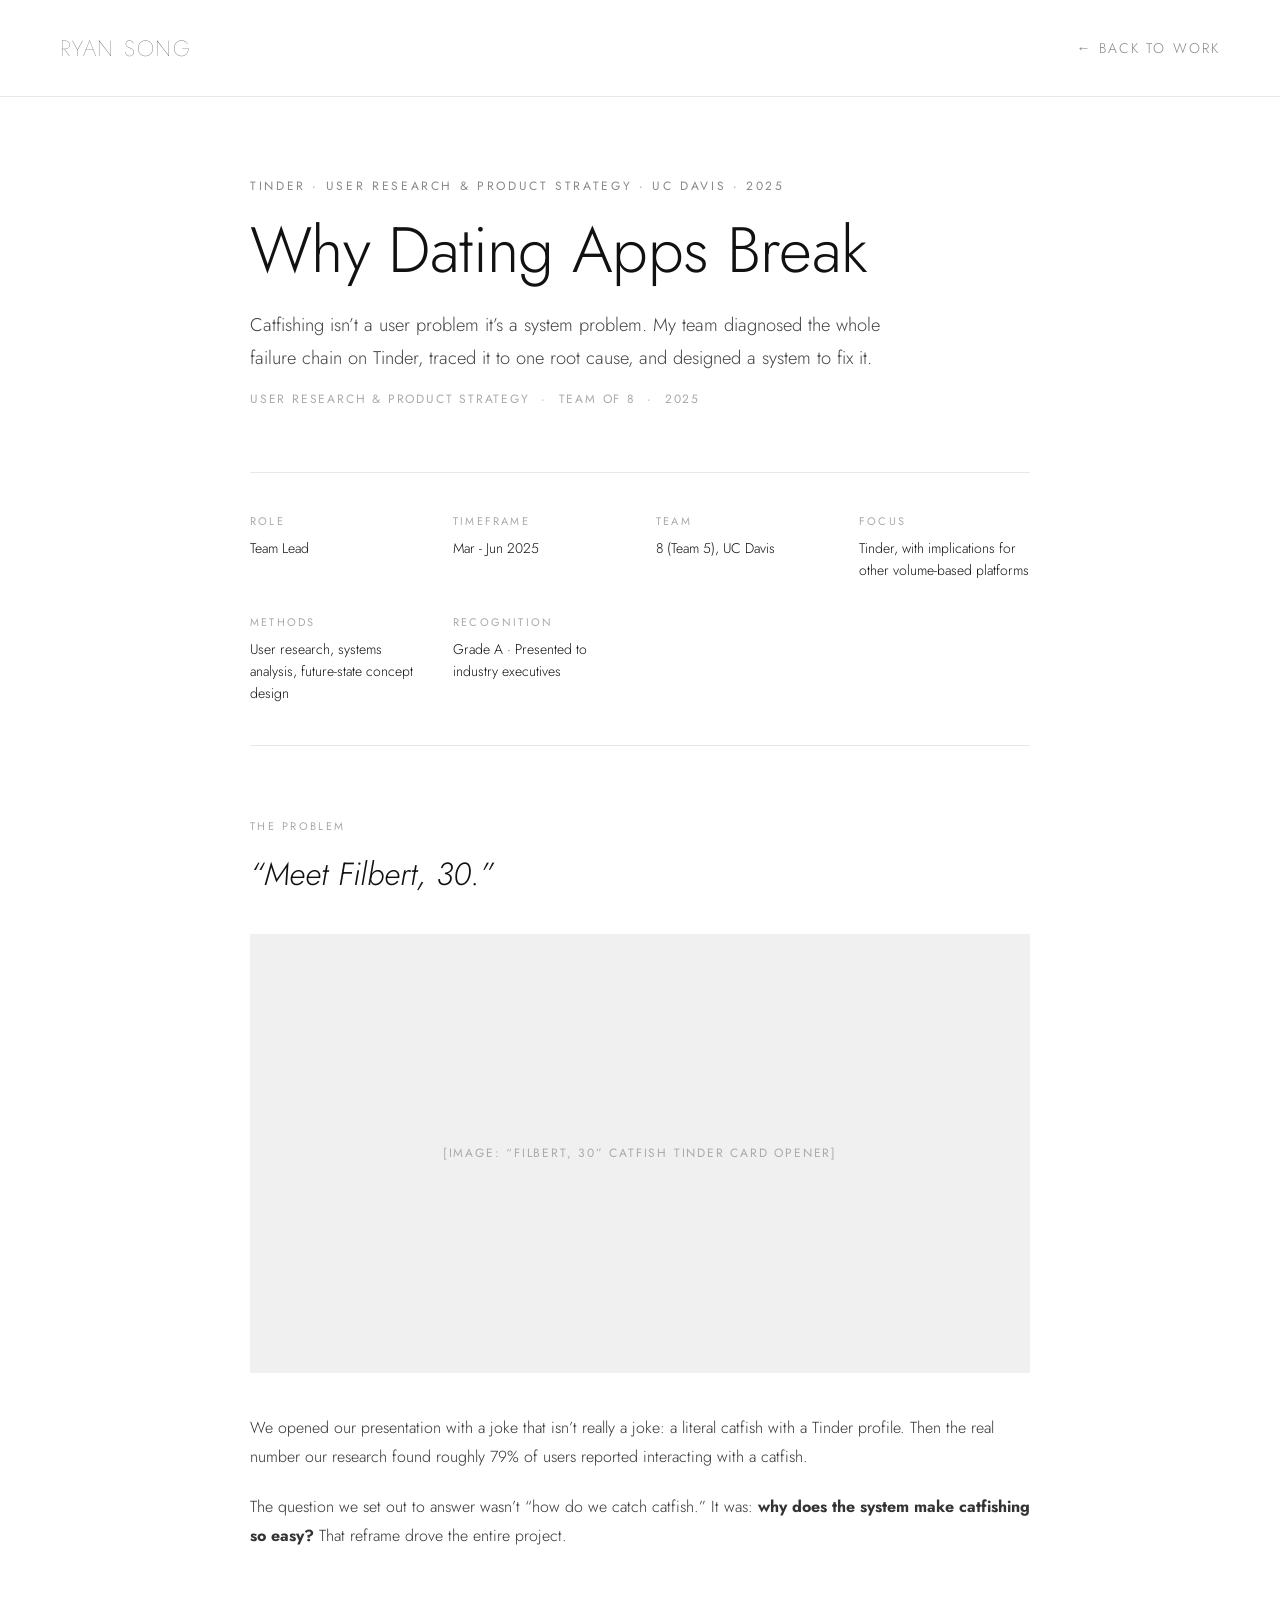
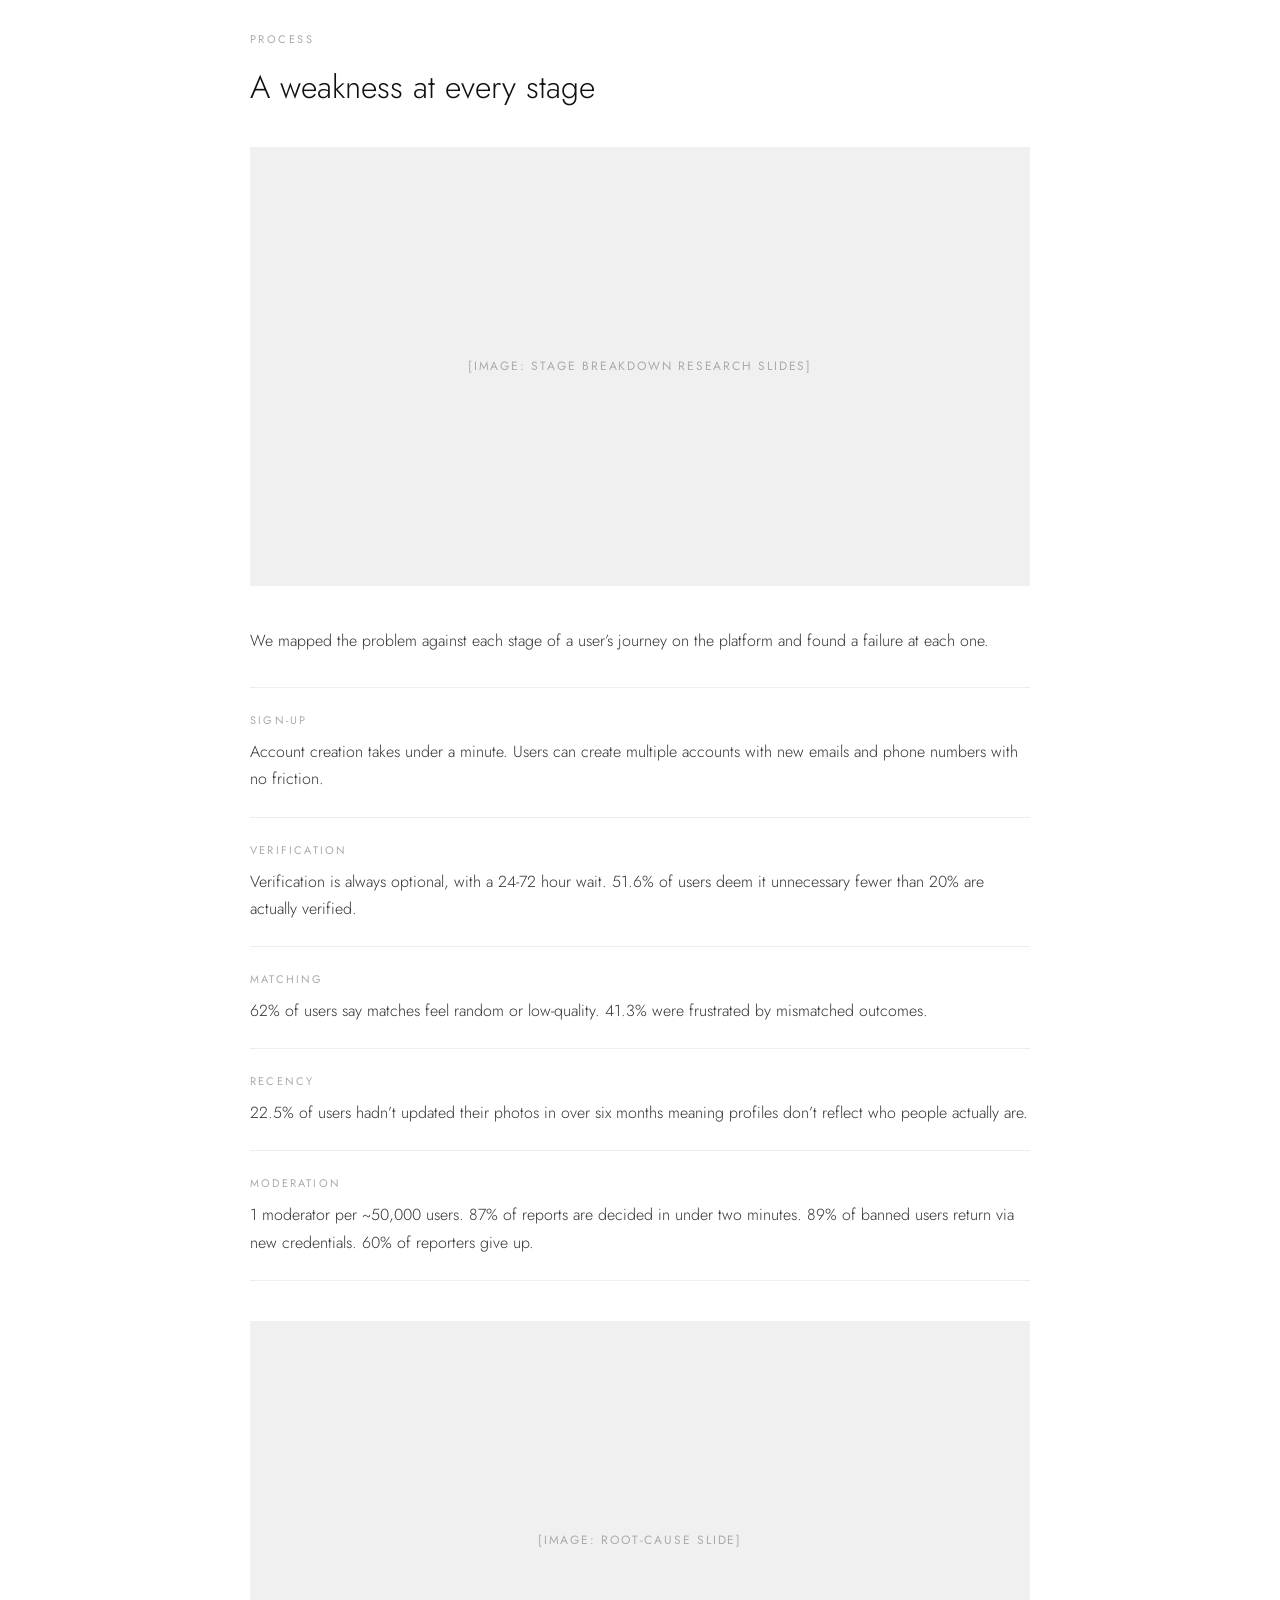
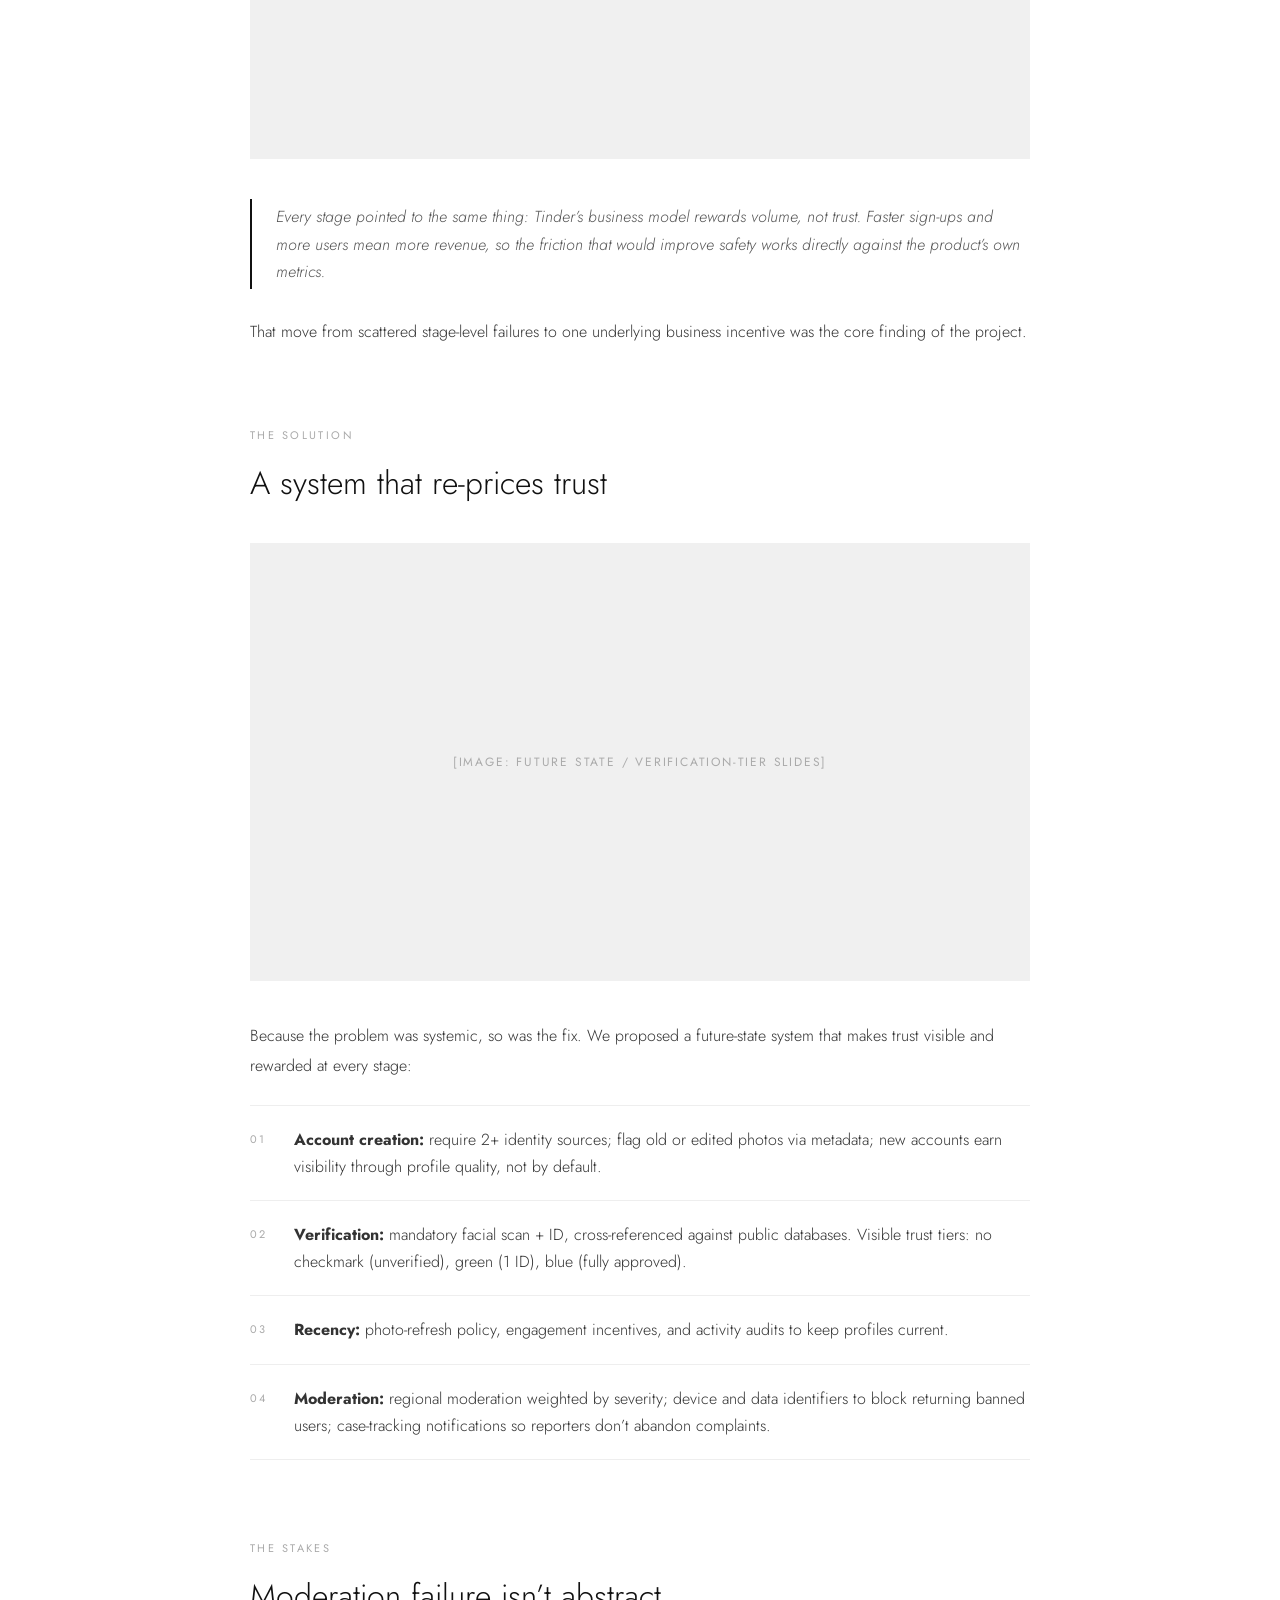
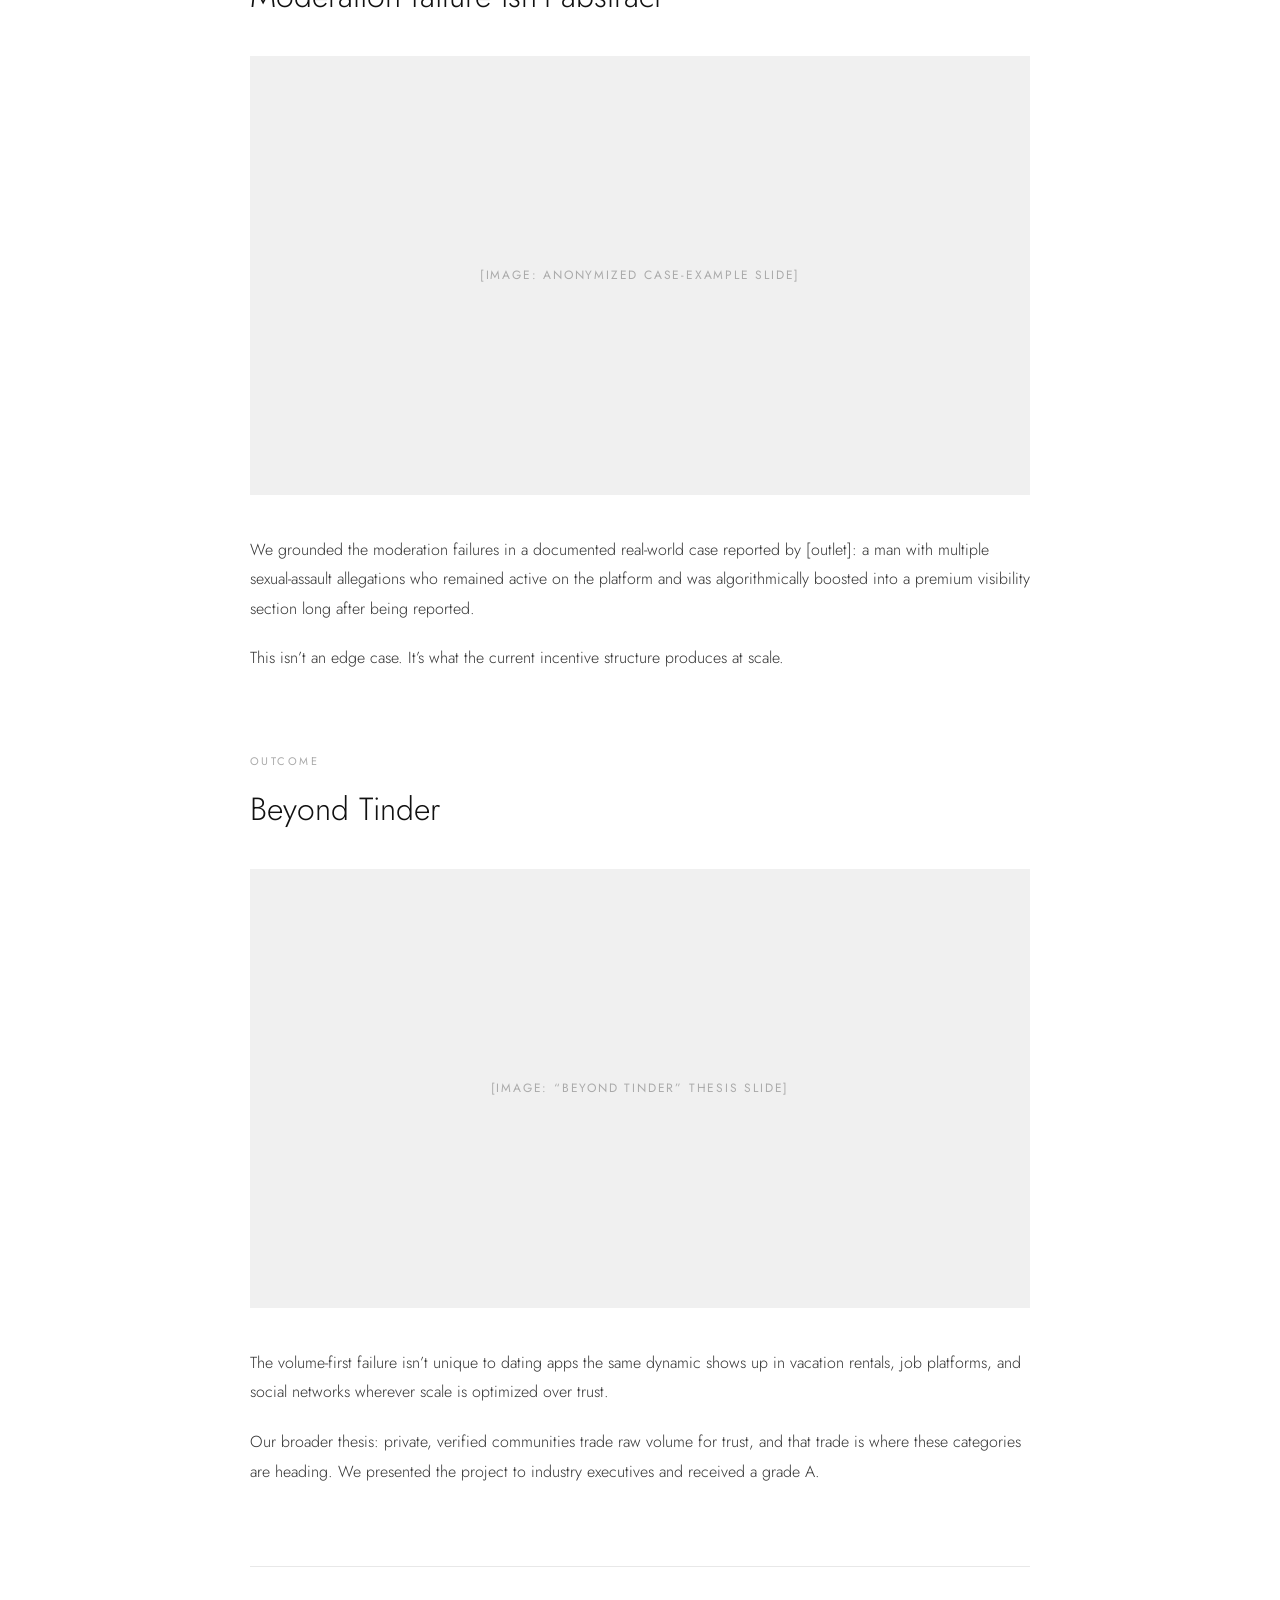
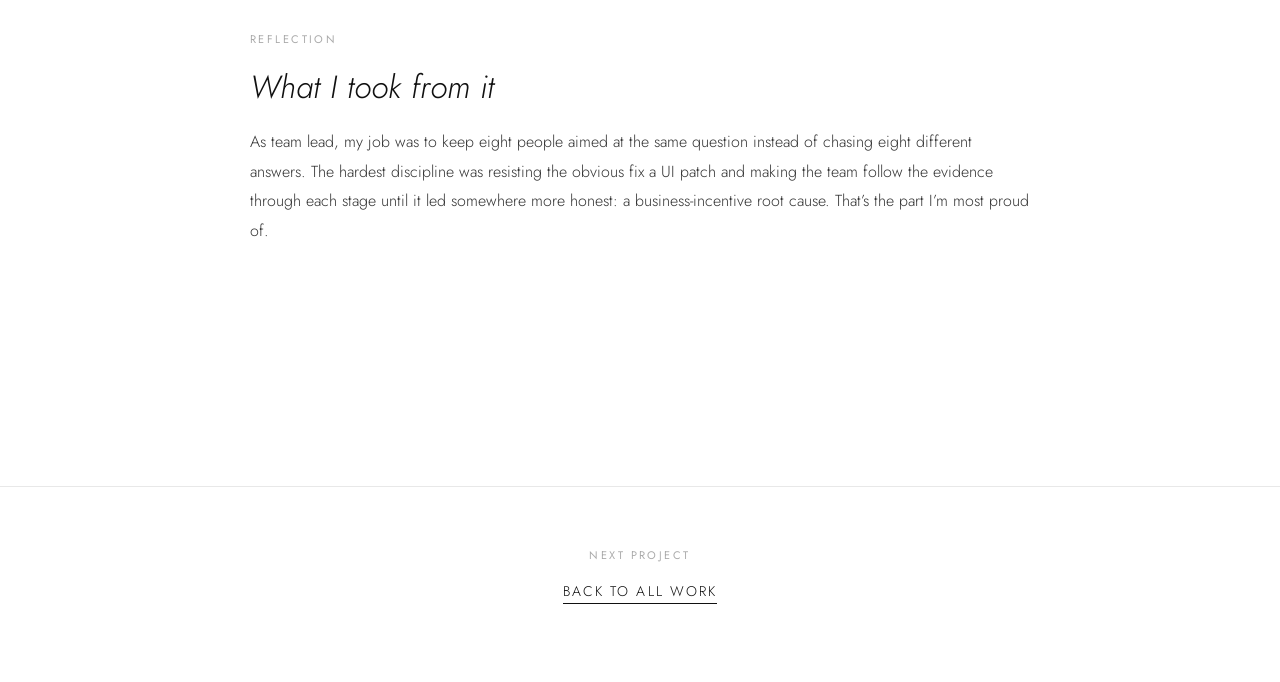
==== commit f9864397: "Remove all em dashes and en dashes from all HTML files Co-Authored-By: Claude Sonnet 4.6 <noreply@an" ====
--- a/dating.html
+++ b/dating.html
@@ -1,4 +1,4 @@
-<!DOCTYPE html>
+﻿<!DOCTYPE html>
 <html lang="en">
 <head>
 <meta charset="UTF-8">
@@ -258,7 +258,7 @@
   <!-- Hero -->
   <p class="cs-eyebrow">Tinder &middot; User Research &amp; Product Strategy &middot; UC Davis &middot; 2025</p>
   <h1 class="cs-title">Why Dating Apps Break</h1>
-  <p class="cs-subtitle">Catfishing isn&rsquo;t a user problem &mdash; it&rsquo;s a system problem. My team diagnosed the whole failure chain on Tinder, traced it to one root cause, and designed a system to fix it.</p>
+  <p class="cs-subtitle">Catfishing isn&rsquo;t a user problem it&rsquo;s a system problem. My team diagnosed the whole failure chain on Tinder, traced it to one root cause, and designed a system to fix it.</p>
   <p class="cs-meta-line">User Research &amp; Product Strategy &nbsp;&middot;&nbsp; Team of 8 &nbsp;&middot;&nbsp; 2025</p>
 
   <!-- Meta rail -->
@@ -269,7 +269,7 @@
     </div>
     <div>
       <p class="cs-rail-label">Timeframe</p>
-      <p class="cs-rail-value">Mar &ndash; Jun 2025</p>
+      <p class="cs-rail-value">Mar - Jun 2025</p>
     </div>
     <div>
       <p class="cs-rail-label">Team</p>
@@ -294,7 +294,7 @@
     <p class="cs-section-label">The Problem</p>
     <h2 class="cs-h2-italic">&ldquo;Meet Filbert, 30.&rdquo;</h2>
     <div class="cs-img cs-img-wide">[IMAGE: &ldquo;Filbert, 30&rdquo; catfish Tinder card opener]</div>
-    <p class="cs-p">We opened our presentation with a joke that isn&rsquo;t really a joke: a literal catfish with a Tinder profile. Then the real number &mdash; our research found roughly 79% of users reported interacting with a catfish.</p>
+    <p class="cs-p">We opened our presentation with a joke that isn&rsquo;t really a joke: a literal catfish with a Tinder profile. Then the real number our research found roughly 79% of users reported interacting with a catfish.</p>
     <p class="cs-p">The question we set out to answer wasn&rsquo;t &ldquo;how do we catch catfish.&rdquo; It was: <strong>why does the system make catfishing so easy?</strong> That reframe drove the entire project.</p>
   </div>
 
@@ -312,7 +312,7 @@
       </div>
       <div class="cs-stage">
         <p class="cs-stage-name">Verification</p>
-        <p class="cs-stage-finding">Verification is always optional, with a 24&ndash;72 hour wait. 51.6% of users deem it unnecessary &mdash; fewer than 20% are actually verified.</p>
+        <p class="cs-stage-finding">Verification is always optional, with a 24-72 hour wait. 51.6% of users deem it unnecessary fewer than 20% are actually verified.</p>
       </div>
       <div class="cs-stage">
         <p class="cs-stage-name">Matching</p>
@@ -320,7 +320,7 @@
       </div>
       <div class="cs-stage">
         <p class="cs-stage-name">Recency</p>
-        <p class="cs-stage-finding">22.5% of users hadn&rsquo;t updated their photos in over six months &mdash; meaning profiles don&rsquo;t reflect who people actually are.</p>
+        <p class="cs-stage-finding">22.5% of users hadn&rsquo;t updated their photos in over six months meaning profiles don&rsquo;t reflect who people actually are.</p>
       </div>
       <div class="cs-stage">
         <p class="cs-stage-name">Moderation</p>
@@ -332,7 +332,7 @@
     <div class="cs-quote">
       <p>Every stage pointed to the same thing: Tinder&rsquo;s business model rewards volume, not trust. Faster sign-ups and more users mean more revenue, so the friction that would improve safety works directly against the product&rsquo;s own metrics.</p>
     </div>
-    <p class="cs-p">That move &mdash; from scattered stage-level failures to one underlying business incentive &mdash; was the core finding of the project.</p>
+    <p class="cs-p">That move from scattered stage-level failures to one underlying business incentive was the core finding of the project.</p>
   </div>
 
   <!-- 3. Solution -->
@@ -366,7 +366,7 @@
     <p class="cs-section-label">The Stakes</p>
     <h2 class="cs-h2">Moderation failure isn&rsquo;t abstract</h2>
     <div class="cs-img cs-img-wide">[IMAGE: Anonymized case-example slide]</div>
-    <p class="cs-p">We grounded the moderation failures in a documented real-world case reported by [outlet]: a man with multiple sexual-assault allegations who remained active on the platform &mdash; and was algorithmically boosted into a premium visibility section &mdash; long after being reported.</p>
+    <p class="cs-p">We grounded the moderation failures in a documented real-world case reported by [outlet]: a man with multiple sexual-assault allegations who remained active on the platform and was algorithmically boosted into a premium visibility section long after being reported.</p>
     <p class="cs-p">This isn&rsquo;t an edge case. It&rsquo;s what the current incentive structure produces at scale.</p>
   </div>
 
@@ -375,7 +375,7 @@
     <p class="cs-section-label">Outcome</p>
     <h2 class="cs-h2">Beyond Tinder</h2>
     <div class="cs-img cs-img-wide">[IMAGE: &ldquo;Beyond Tinder&rdquo; thesis slide]</div>
-    <p class="cs-p">The volume-first failure isn&rsquo;t unique to dating apps &mdash; the same dynamic shows up in vacation rentals, job platforms, and social networks wherever scale is optimized over trust.</p>
+    <p class="cs-p">The volume-first failure isn&rsquo;t unique to dating apps the same dynamic shows up in vacation rentals, job platforms, and social networks wherever scale is optimized over trust.</p>
     <p class="cs-p">Our broader thesis: private, verified communities trade raw volume for trust, and that trade is where these categories are heading. We presented the project to industry executives and received a grade A.</p>
   </div>
 
@@ -385,7 +385,7 @@
   <div class="cs-section">
     <p class="cs-section-label">Reflection</p>
     <h2 class="cs-h2-italic">What I took from it</h2>
-    <p class="cs-p">As team lead, my job was to keep eight people aimed at the same question instead of chasing eight different answers. The hardest discipline was resisting the obvious fix &mdash; a UI patch &mdash; and making the team follow the evidence through each stage until it led somewhere more honest: a business-incentive root cause. That&rsquo;s the part I&rsquo;m most proud of.</p>
+    <p class="cs-p">As team lead, my job was to keep eight people aimed at the same question instead of chasing eight different answers. The hardest discipline was resisting the obvious fix a UI patch and making the team follow the evidence through each stage until it led somewhere more honest: a business-incentive root cause. That&rsquo;s the part I&rsquo;m most proud of.</p>
   </div>
 
 </main>
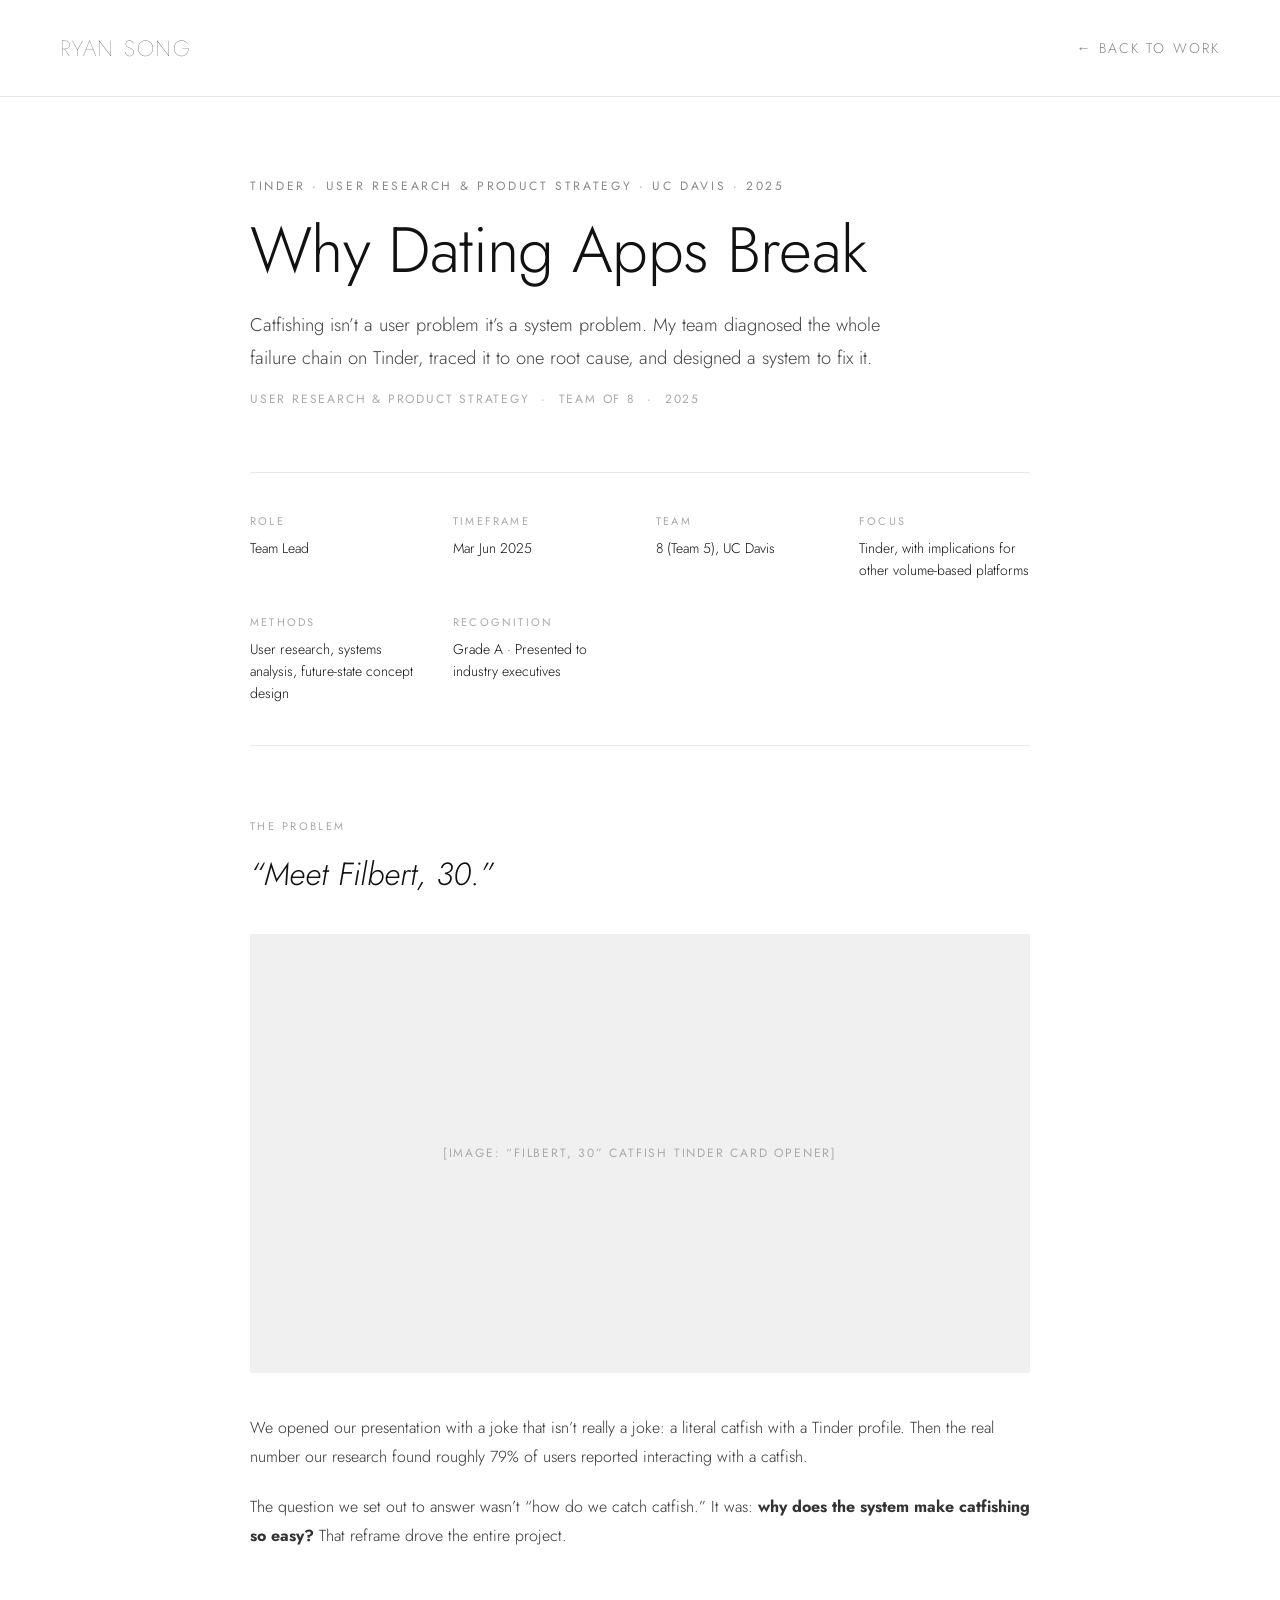
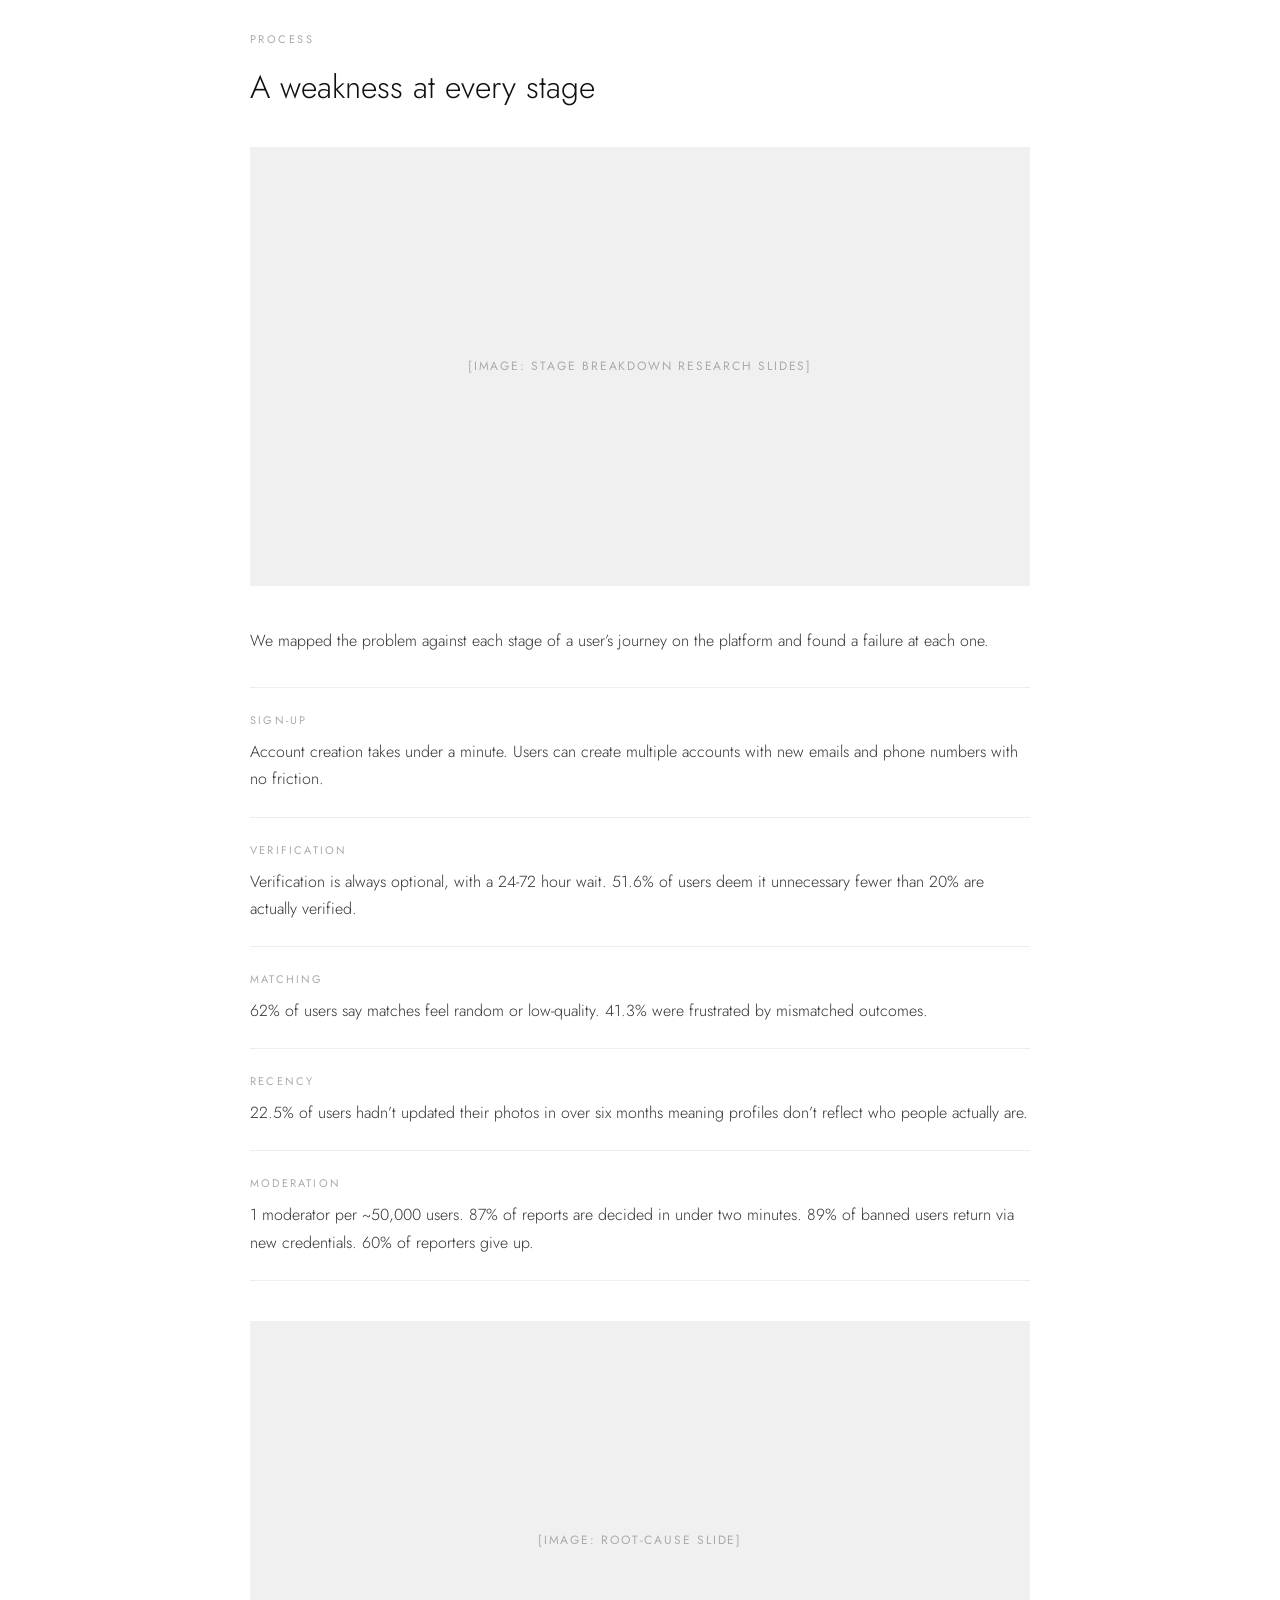
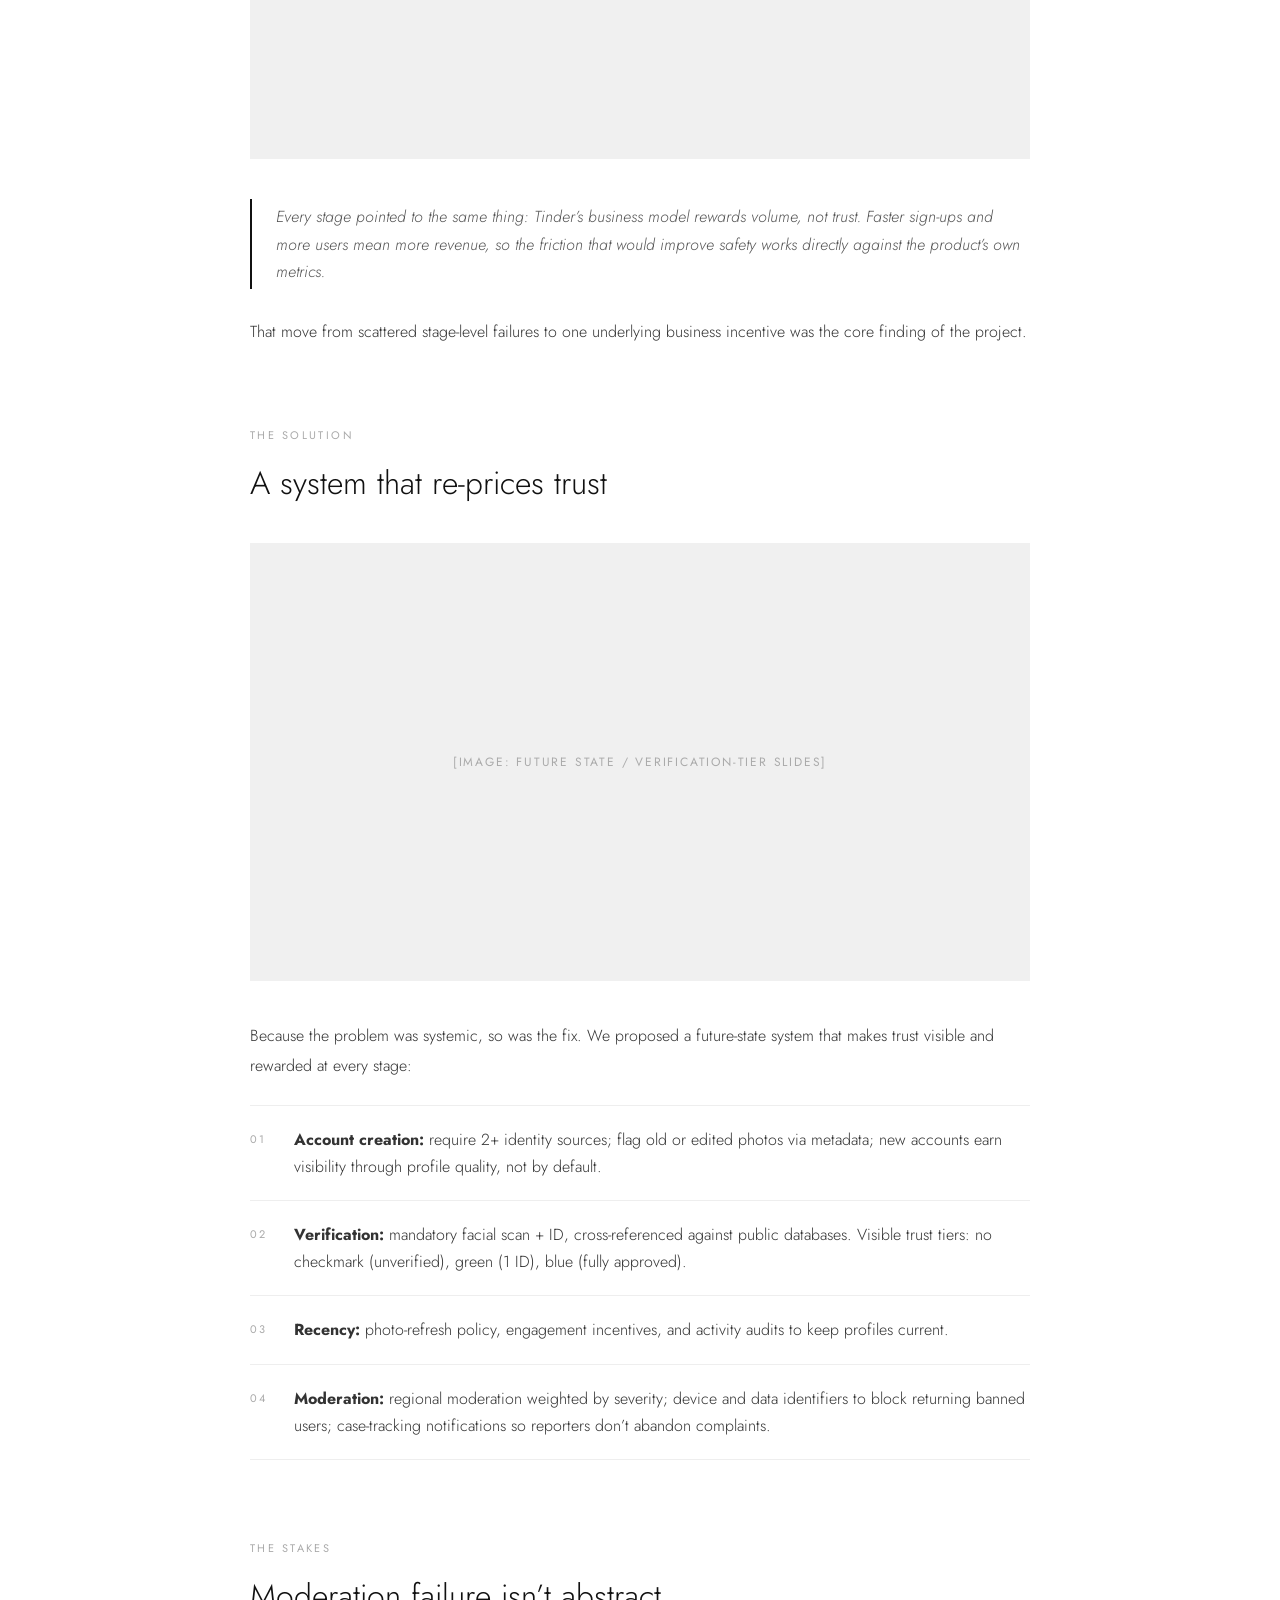
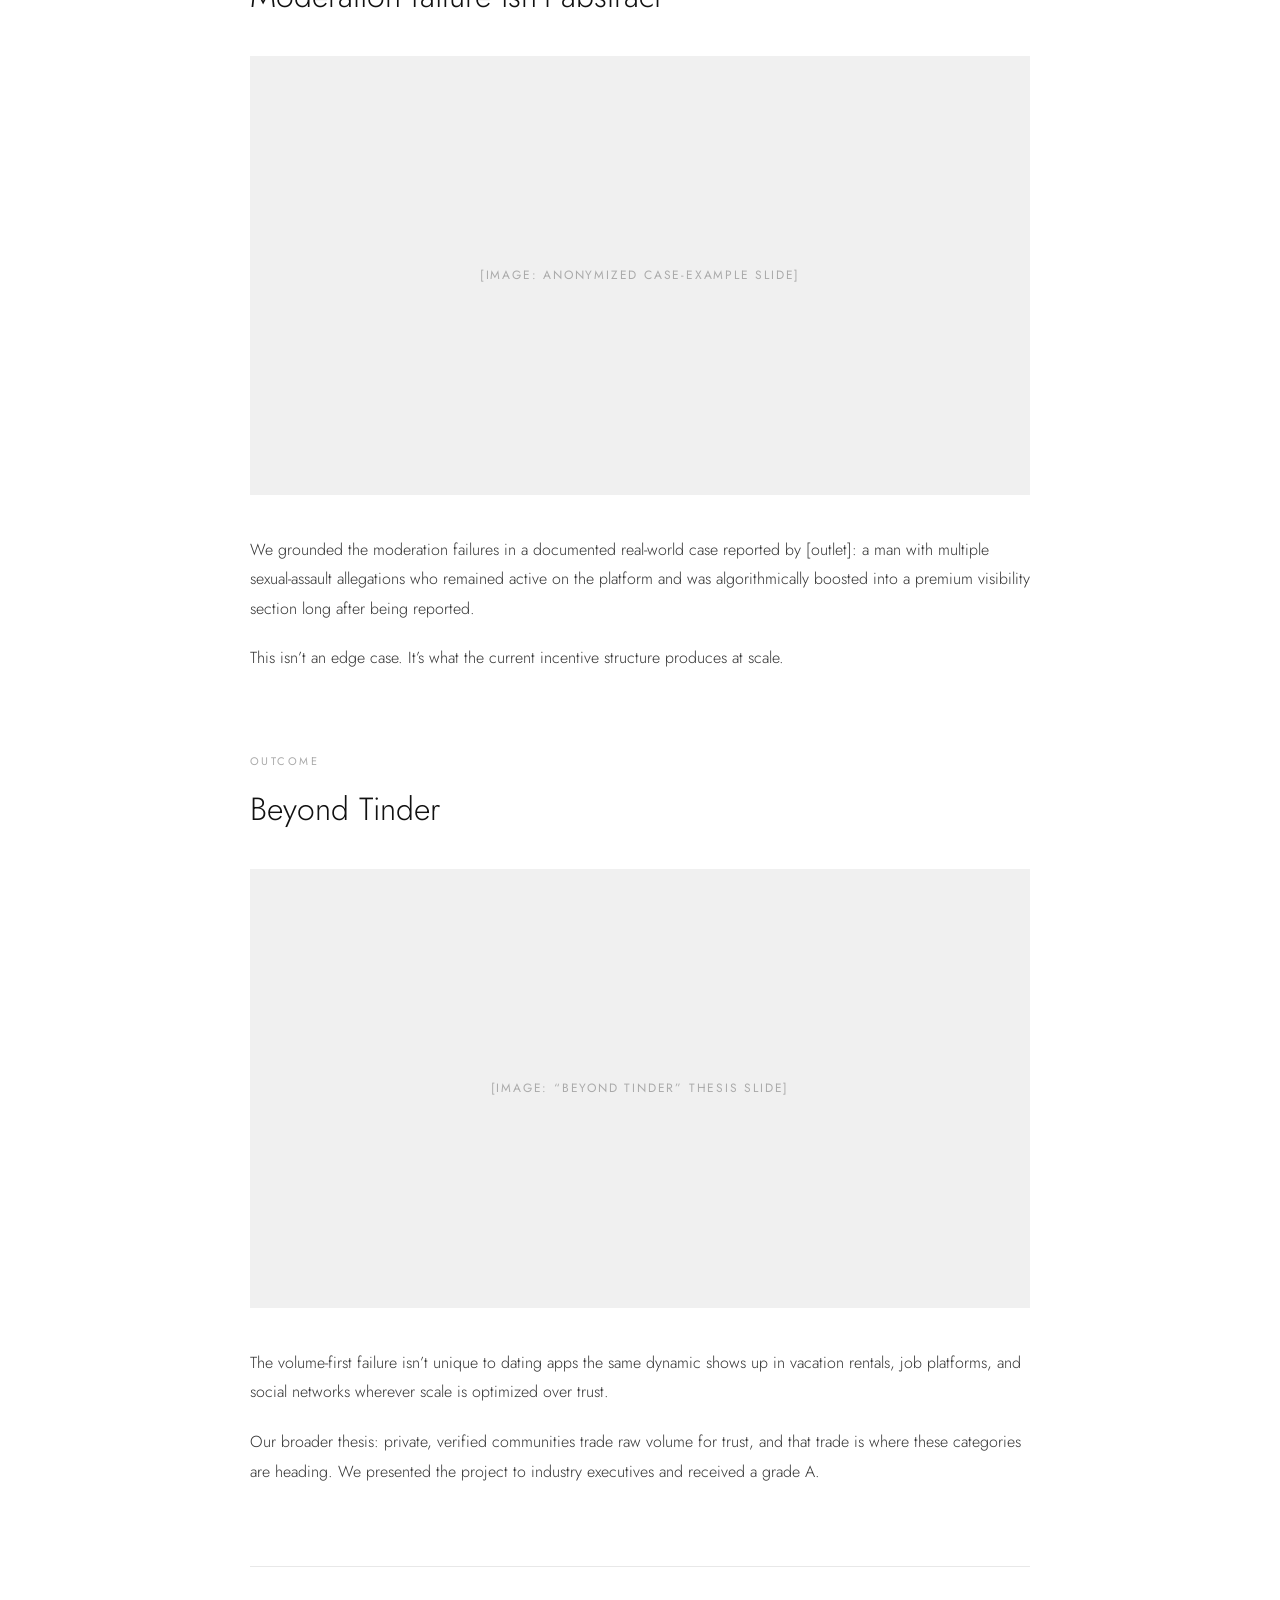
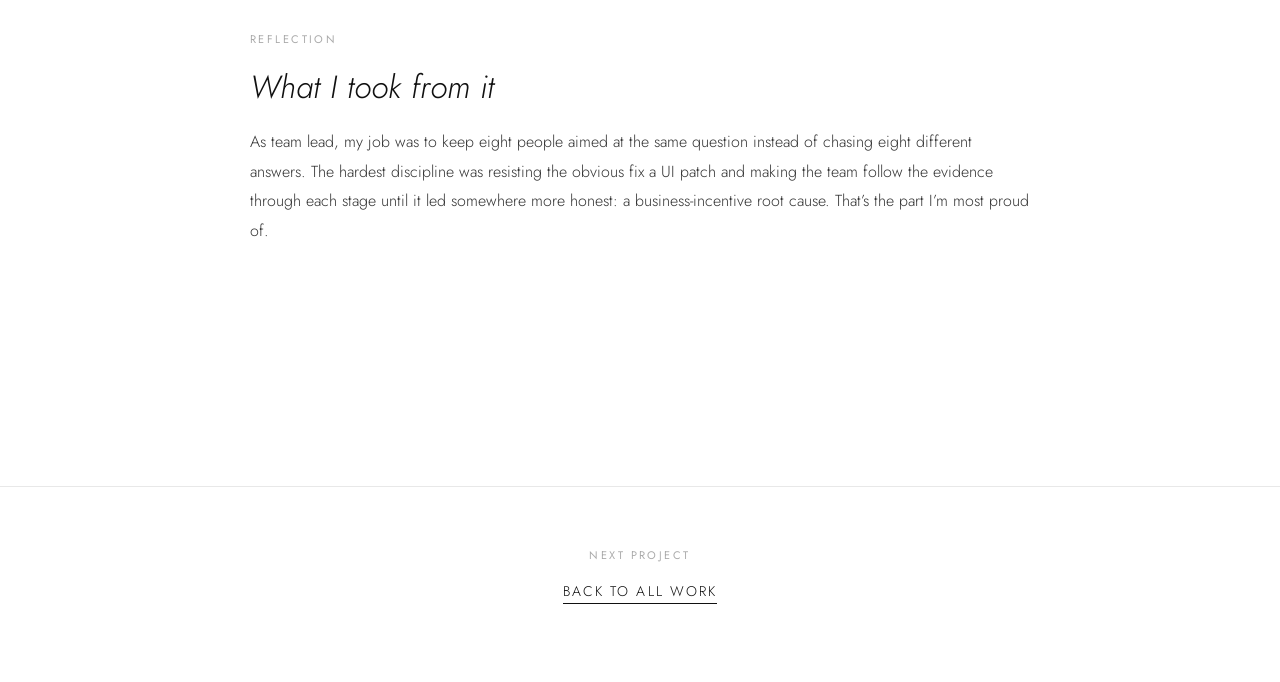
==== commit 092c07be: "Remove remaining hyphen separators from case study text Co-Authored-By: Claude Sonnet 4.6 <noreply@a" ====
--- a/dating.html
+++ b/dating.html
@@ -269,7 +269,7 @@
     </div>
     <div>
       <p class="cs-rail-label">Timeframe</p>
-      <p class="cs-rail-value">Mar - Jun 2025</p>
+      <p class="cs-rail-value">Mar Jun 2025</p>
     </div>
     <div>
       <p class="cs-rail-label">Team</p>
